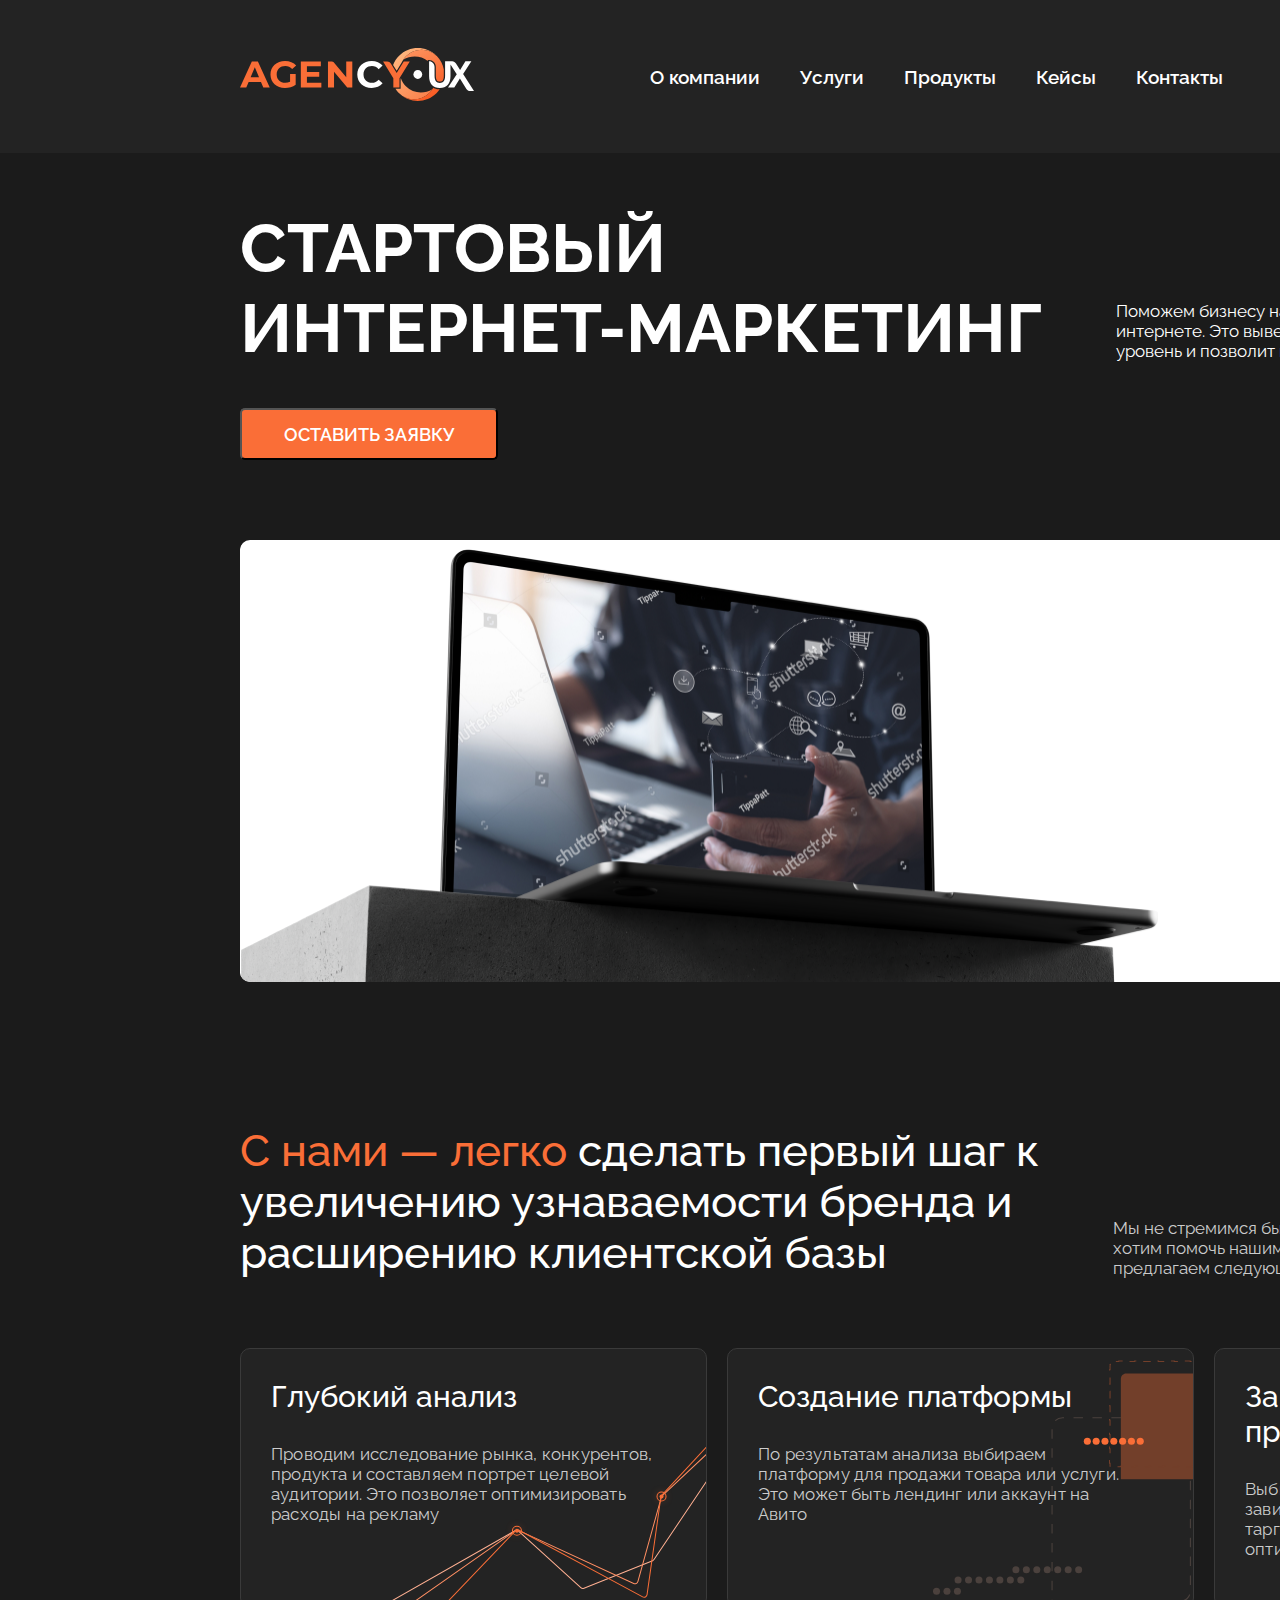
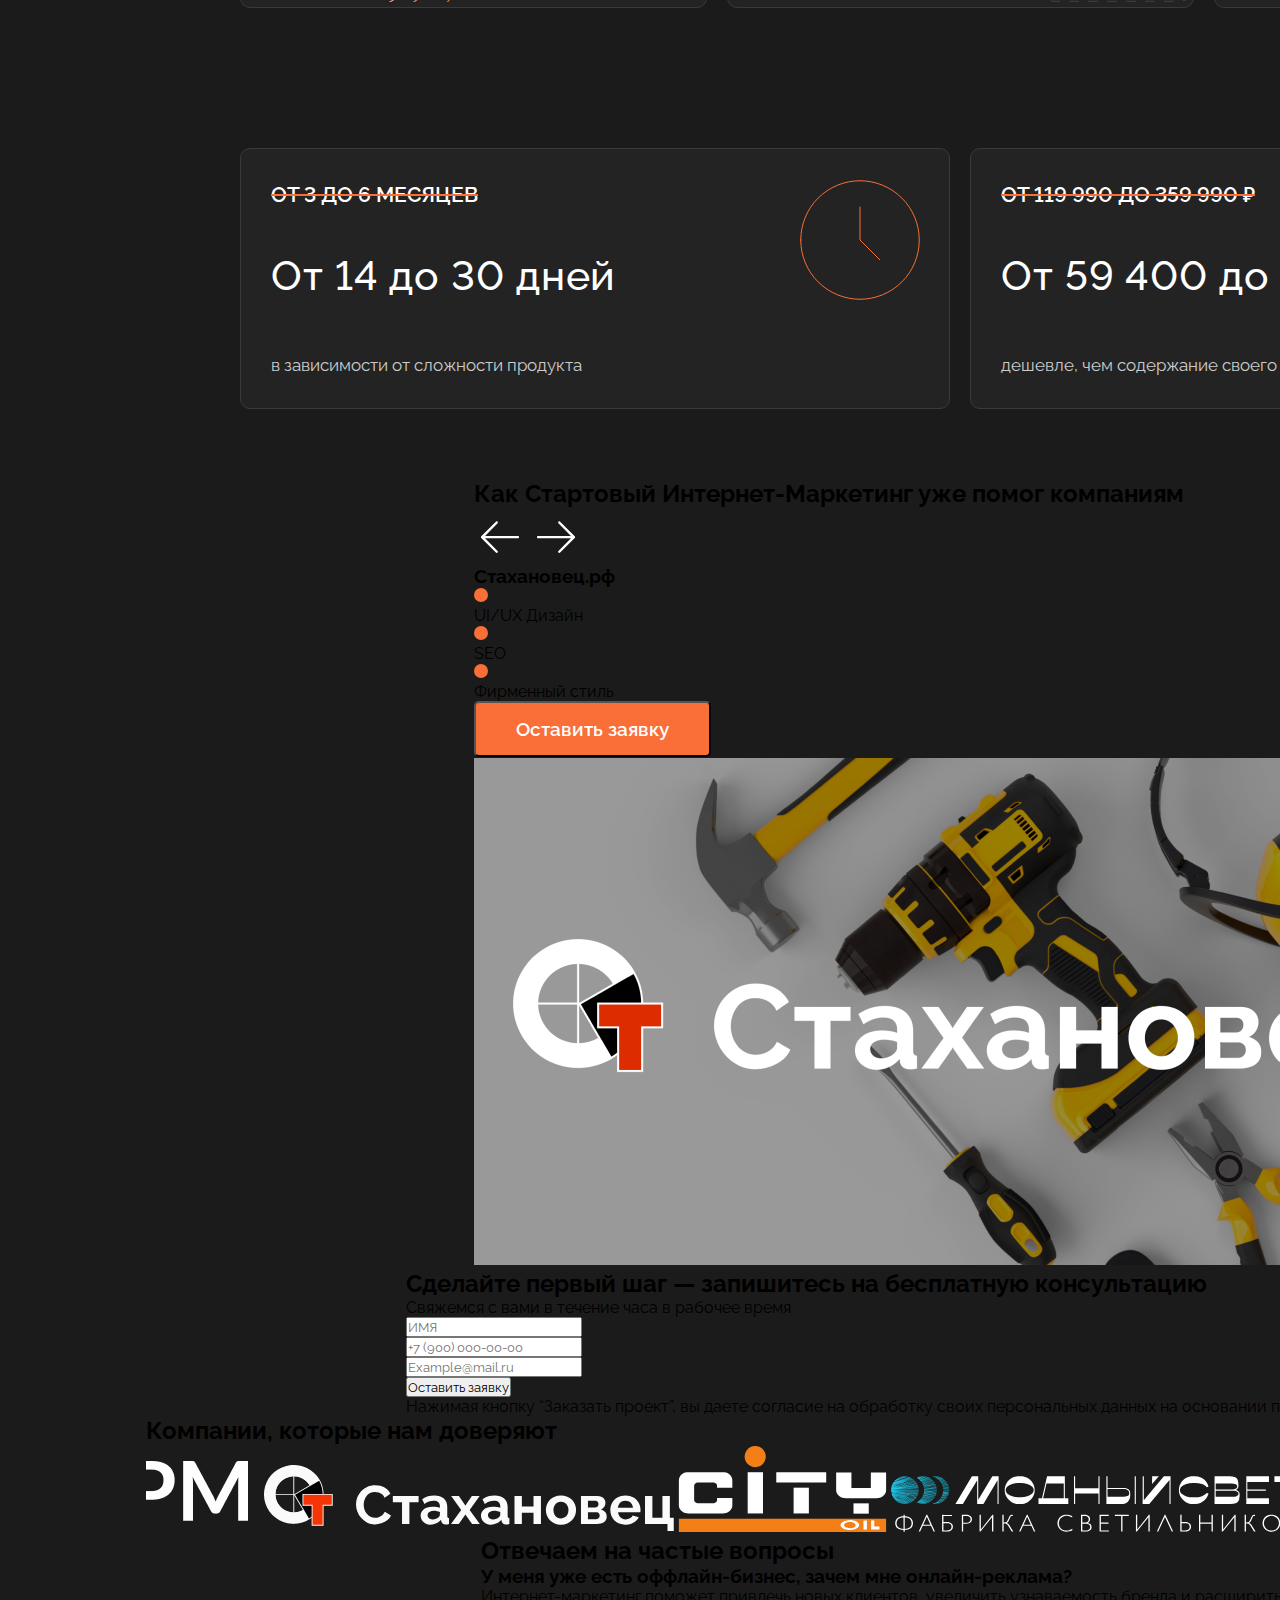
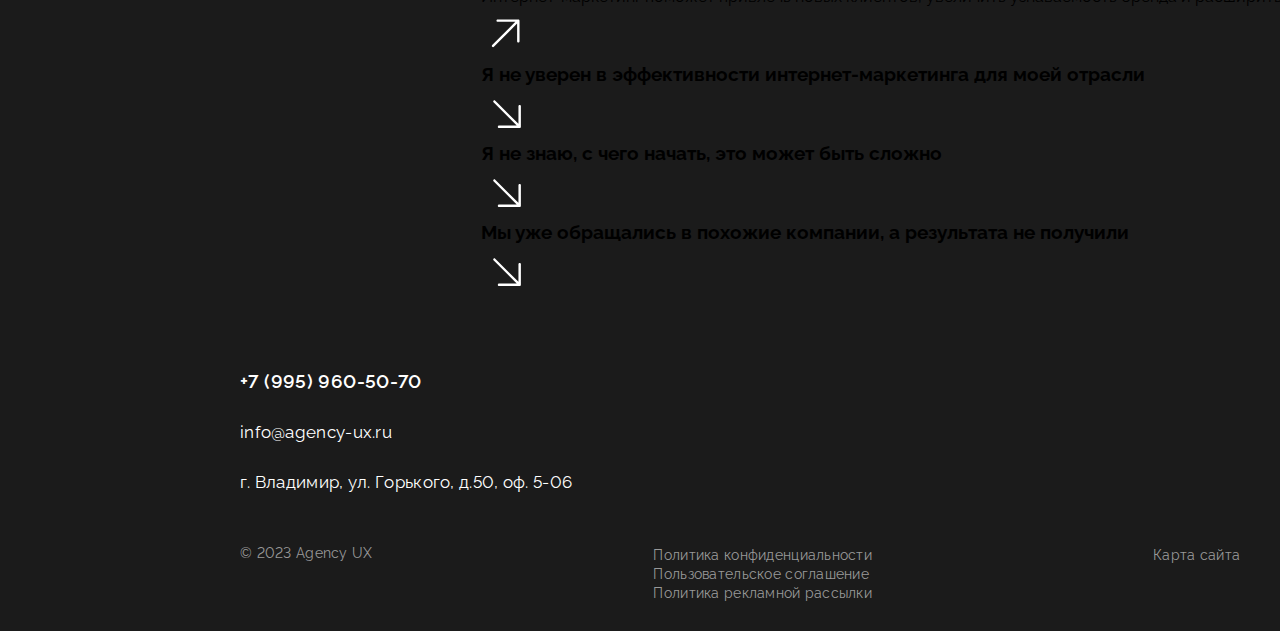
==== landing/index.html @ f1edb313 "+css (day#2)" ====
<!DOCTYPE html>
<html lang="ru">

<head>
    <meta charset="UTF-8">
    <meta name="viewport" content="width=device-width, initial-scale=1.0">
    <title>Стартовый интернет-маркетинг</title>

    <link rel="stylesheet" href="./css/main.css">

    <link rel="preconnect" href="https://fonts.googleapis.com">
    <link rel="preconnect" href="https://fonts.gstatic.com" crossorigin>
    <link href="https://fonts.googleapis.com/css2?family=Raleway:wght@400;500;600;700;900&display=swap"
        rel="stylesheet">

</head>

<body>
    <header class="header">
        <div class="wrapper">

            <div class="header__wrapper">
                <div class="header__logo">
                    <a href="/" class="header__logo_link">
                        <img src="./img/svg/logo_svg.svg" alt="Логотип AGENCY-UX" class="header__logo_pic">
                    </a>
                </div>

                <nav class="header__nav">
                    <ul class="header__list">
                        <li class="header__item">
                            <a href="#" class="header__link">
                                О компании
                            </a>
                        </li>
                        <li class="header__item">
                            <a href="#" class="header__link">
                                Услуги
                            </a>
                        </li>
                        <li class="header__item">
                            <a href="#" class="header__link">
                                Продукты
                            </a>
                        </li>
                        <li class="header__item">
                            <a href="#" class="header__link">
                                Кейсы
                            </a>
                        </li>
                        <li class="header__item">
                            <a href="#" class="header__link">
                                Контакты
                            </a>
                        </li>
                    </ul>
                    <div class="nav__call">
                        <button class="orange__button">+7 (995) 960-50-70</button>
                    </div>
                </nav>

            </div>

        </div>
    </header>
    <main class="main">
        <section class="first-block">
            <div class="first-block__container">
                <h1 class="first-block__title">Стартовый интернет-маркетинг
                </h1>
                <button class="orange__button first-block_button">Оставить заявку</button>
            </div>
            <div class="first-block__description">
                <p>Поможем бизнесу найти новых клиентов в интернете. Это выведет продажи на новый уровень и позволит
                    компании масштабироваться</p>
            </div>
        </section>

        <section class="second-block">
            <div class="second-block__container">
                <img src="/img/slider_first-pic.png" alt="first-pic" class="second-block__pic">
                <img src="/img/svg/next_slide.svg" alt="button-next" class="second-block__slide">
            </div>
        </section>
    </main>
    <section class="about-us">
        <div class="about-us__container">
            <h2 class="about-us__title"><span class="about-us__span">С нами — легко</span> сделать первый шаг к
                увеличению узнаваемости бренда и расширению
                клиентской базы</h2>
            <div class="about-us__description">
                <p>Мы не стремимся быть лучше конкурентов, а хотим помочь нашим клиентам, поэтому предлагаем следующие
                    преимущества:</p>
            </div>
        </div>
        <div class="offers">
            <div class="offers-first">
                <h3 class="offers-first__title">Глубокий анализ</h3>
                <div class="offers-first__description">
                    <p>Проводим исследование рынка, конкурентов, продукта и составляем портрет целевой аудитории. Это
                        позволяет оптимизировать расходы на рекламу</p>
                </div>
                <img src="/img/svg/first-block.svg" alt="" class="offers-first__svg">
            </div>
            <div class="offers-second">
                <h3 class="offers-second__title">Создание платформы</h3>
                <div class="offers-second__description">
                    <p>По результатам анализа выбираем платформу для продажи товара или услуги. Это может быть лендинг
                        или
                        аккаунт на Авито</p>
                </div>
                <img src="/img/svg/second-block.svg" alt="" class="offers-second__svg">
            </div>
            <div class="offers-third">
                <h3 class="offers-third__title">Запуск каналов продвижения</h3>
                <div class="offers-third__description">
                    <p>Выбираем эффективные каналы в зависимости от вашей аудитории: таргетированная реклама,
                        поисковая оптимизация, прямая рассылка и другие</p>
                </div>
                <img src="/img/svg/third-block.svg" alt="" class="offers-third__svg">
            </div>
        </div>
    </section>
    <section class="price">
        <div class="first__price">
            <div class="unit-price__deadlines">
                <div class="unit-price__description">
                    <p>От 3 до 6 месяцев</p>
                </div>
                <h2 class="unit-price__title">От 14 до 30 дней</h2>
                <img src="/img/svg/clock.svg" alt="" class="unit-price__clock">
            </div>
            <div class="unit-price__note">
                <p>в зависимости от сложности продукта</p>
            </div>
        </div>
        <div class="second__price">
            <div class="unit-price__sale">
                <div class="unit-price__description">
                    <p>От 119 990 до 359 990 ₽</p>
                </div>
                <h2 class="unit-price__title">От 59 400 до 179 200 ₽</h2>
                <img src="/img/svg/rub.svg" alt="" class="unit-price__rub">
            </div>
            <div class="unit-price__note">
                <p>дешевле, чем содержание своего отдела маркетинга.</p>
            </div>
        </div>
    </section>
    <section class="casess">
        <div class="casess-nav">
            <h2 class="casess-nav__title">Как Стартовый Интернет-Маркетинг уже помог компаниям</h2>
            <img src="/img/svg/navigation_left.svg" alt="scroll-left" class="casess-nav__left">
            <img src="/img/svg/navigation_right.svg" alt="scroll-right" class="casess-nav__right">
        </div>
        <div class="casess-stahonovec">
            <div class="casess-stahonovec__block">
                <div class="block-stahonovec">
                    <h3 class="block-stahonovec__title">Стахановец.рф</h3>
                    <div class="block-stahonovec__img"><img src="/img/svg/casses-ellipse.svg" alt="ellipse-figure">
                        <div class="block-stahonovec__description">
                            <p>UI/UX Дизайн</p>
                        </div>
                    </div>
                    <div class="block-stahonovec__img"><img src="/img/svg/casses-ellipse.svg" alt="ellipse-figure">
                        <div class="block-stahonovec__description">
                            <p>SEO</p>
                        </div>
                    </div>
                    <div class="block-stahonovec__img"><img src="/img/svg/casses-ellipse.svg" alt="ellipse-figure">
                        <div class="block-stahonovec__description">
                            <p>Фирменный стиль</p>
                        </div>
                    </div>
                </div>
                <button class="orange__button">Оставить заявку</button>
            </div>
            <div class="stahonovec-pic">
                <img src="/img/casses.png" alt="Логотип Стахоновец" class="stahonovec-pic__logo">
            </div>
        </div>
    </section>
    <section class="contact-form">
        <div class="contact-form__block">
            <h2 class="contact-form__title">Сделайте первый шаг — запишитесь на бесплатную консультацию</h2>
            <div class="contact-form__description">
                <p>Свяжемся с вами в течение часа в рабочее время</p>
            </div>
        </div>
        <div class="forma">
            <form action="index.html" class="form__forma">
                <div class="forma__text">
                    <input type="text" name="name" placeholder="ИМЯ">
                </div>
                <div class="forma__tel">
                    <input type="tel" name="tel" placeholder="+7 (900) 000-00-00">
                </div>
                <div class="forma__email">
                    <input type="email" name="email" placeholder="Example@mail.ru">
                </div>
                <div class="forma__submit">
                    <input type="submit" value="Оставить заявку">
                    <div class="forma__description">
                        <p>Нажимая кнопку “Заказать проект”, вы даете согласие на обработку своих персональных данных на
                            основании политики конфиденциальности</p>
                    </div>
                </div>
            </form>
        </div>
    </section>
    <section class="clients">
        <div class="clients__title">
            <h2>Компании, которые нам доверяют</h2>
        </div>
        <div class="clients__block">
            <div class="clients__logo">
                <img src="/img/clients-logo/PM-logo.png" alt="Логотип PM" class="clients__logo">
                <img src="/img/clients-logo/stahonovec-logo.svg" alt="Логотип Стахоновец" class="clients__logo">
                <img src="/img/clients-logo/city_oil-logo.svg" alt="Логотип City Oil" class="clients__logo">
                <img src="/img/clients-logo/modnii_svet-logo.svg" alt="Логотип Модный Свет" class="clients__logo">
                <img src="/img/clients-logo/svoboda_remonta-logo.svg" alt="Логотип Свобода Ремонта"
                    class="clients__logo">
                <img src="/img/clients-logo/timber-logo.svg" alt="Логотип Тимбер" class="clients__logo">
            </div>
        </div>
    </section>
    <section class="faq">
        <h2 class="faq__title">Отвечаем на частые вопросы</h2>
        <div class="faq__list">
            <div class="first-element">
                <h3 class="first-element__title">У меня уже есть оффлайн-бизнес, зачем мне онлайн-реклама?</h3>
                <div class="first-element__description">
                    <p>Интернет-маркетинг поможет привлечь новых клиентов, увеличить узнаваемость бренда и расширить
                        географию бизнеса.</p>
                </div>
                <img src="/img/svg/faq-up.svg" alt="">
            </div>
            <div class="second-element">
                <h3 class="second-element__title">Я не уверен в эффективности интернет-маркетинга для моей отрасли</h3>
                <img src="/img/svg/faq-down.svg" alt="">
            </div>
            <div class="third-element">
                <h3 class="third-element__title">Я не знаю, с чего начать, это может быть сложно</h3>
                <img src="/img/svg/faq-down.svg" alt="">
            </div>
            <div class="fourth-element">
                <h3 class="fourth-element__title">Мы уже обращались в похожие компании, а результата не получили</h3>
                <img src="/img/svg/faq-down.svg" alt="">
            </div>
        </div>
    </section>
</body>
<footer class="footer">
    <div class="footer__contacts">
        <div class="footer__contact">
            <a href="#" class="call-aux__link">
                <h4 class="call-aux__title">+7 (995) 960-50-70</h4>
            </a>
            <a href="#" class="call-aux__link call-aux__link--email">info@agency-ux.ru</a>
            <div class="call-aux__address">
                <p class="call-aux__address-text">г. Владимир, ул. Горького, д.50, оф. 5-06</p>
            </div>
        </div>
        <div class="footer__contacts-item">
            <a href="#" class="social-aux__link">
                <img class="social-aux__image" src="/img/svg/tg.svg" alt="Ссылка на наш telegram">
            </a>
            <a href="#" class="social-aux__link">
                <img class="social-aux__image" src="/img/svg/wa.svg" alt="Ссылка на наш whatsapp">
            </a>
        </div>
    </div>
    <div class="footer__bottom">
        <div class="footer__bottom-item copyright">
            <p class="copyright__text">© 2023 Agency UX</p>
        </div>
        <nav class="footer__bottom-item footer-nav">
            <ul class="footer-nav__list">
                <li class="footer-nav__item"><a href="#" class="footer-nav__link">Политика конфиденциальности</a></li>
                <li class="footer-nav__item"><a href="#" class="footer-nav__link">Пользовательское соглашение</a></li>
                <li class="footer-nav__item"><a href="#" class="footer-nav__link">Политика рекламной рассылки</a></li>
            </ul>
        </nav>
        <div class="footer__bottom-map">
            <a href="#" class="map__link">Карта сайта</a>
        </div>
    </div>
</footer>

</html>
---- landing/css/main.css ----
*,
*::before,
*::after {
  box-sizing: border-box;
}

* {
  font-family: 'Raleway', sans-serif;
  margin: 0;
  padding: 0;
}

html {
  width: 1920px;
  background-color: #1B1B1B;
}

body {
  display: inline-flex;
  flex-direction: column;
  align-items: center;
}

.header {
  width: 100%;
  background-color: #232323;
  display: flex;
  align-items: flex-end;
  padding: 50px 240px;
}

.wrapper {
  display: flex;
  align-items: center;
  justify-content: space-between;
}

.header__wrapper {
  height: 53px;
  display: flex;
  align-items: center;
  justify-content: space-between;
}

.header__logo_pic {
  width: 234px;
  height: 53px;
  margin-right: 176px;
}

.header__nav {
  display: flex;
  align-items: center;
}

.header__list {
  display: flex;
  flex-wrap: wrap;
}

.header__link {
  font-weight: 600;
  font-size: 19px;
  color: #ffffff;
  text-decoration: none;
}

.header__item {
  margin-right: 40px;
  list-style-type: none;
}

.header__item:last-child {
  margin-right: 179px;
}

.nav__call {
  display: flex;
  width: 258px;
  height: 52px;
  align-items: center;
}

.orange__button {
  padding: 15px 40px;
  border-radius: 5px;
  background-color: #FA6E37;
  cursor: pointer;
  font-weight: 600;
  font-size: 19px;
  font-variant-numeric: lining-nums proportional-nums;
  color: #ffffff;
}

/* header end */

.main {
  background-color: #1B1B1B;
  height: 899px;
}

.first-block {
  width: 1920px;
  height: 357px;
  padding: 50px 240px;
  display: inline-flex;
  align-items: center;
  gap: 40px;
}

.first-block__container {
  width: 826px;
  height: 257px;
  display: flex;
  flex-direction: column;
  justify-content: flex-end;
  align-items: flex-start;
  gap: 40px;
}

.first-block__title {
  color: #ffffff;
  font-variant-numeric: lining-nums proportional-nums;
  font-family: Raleway;
  font-size: 68px;
  font-weight: 700;
  text-transform: uppercase;
  width: 826px;
  height: 160px;
  display: flex;
  padding: 2px 0px 3px 0px;
  justify-content: center;
  align-items: center;
}

.first-block_button {
  font-size: 18px;
  font-weight: 600;
  text-transform: uppercase;
  width: 258px;
  height: 52px;
  display: flex;
  align-items: center;
  justify-content: center;
}

.first-block__description {
  width: 564px;
  height: 107px;
  padding: 10px 0px 45px 10px;
  display: flex;
  flex-direction: column;
  align-items: flex-start;
  gap: 10px;
}

.first-block__description>p {
  display: flex;
  width: 412px;
  height: 107px;
  padding: 13px 0px 14px 0px;
  justify-content: center;
  align-items: center;
  color: #ffffff;
  font-variant-numeric: lining-nums proportional-nums;
  font-family: Raleway;
  font-size: 17px;
  font-weight: 400;
}

/* first-block ended */

.second-block {
  padding: 30px 240px 70px 240px;
  display: flex;
  flex-direction: column;
  align-items: center;
}

.second-block__container {
  display: flex;
  flex-direction: column;
  align-items: flex-start;
  gap: 10px;
}

.second-block__pic {
  width: 1440px;
  height: 442px;
  background: no-repeat, #ffffff;
  border-radius: 10px;
}

.second-block__slide {
  width: 143px;
  height: 143px;
  position: absolute;
  margin-left: 1260px;
  margin-top: -75px;
}

/* main end */

.about-us {
  width: 1920px;
  height: 626px;
  padding: 70px 240px;
  gap: 70px;
  display: flex;
  flex-direction: column;
  align-items: flex-start;
}

.about-us__container {
  width: 1247px;
  height: 156px;
  gap: 59px;
  display: flex;
  align-items: flex-end;
}

.about-us__title {
  color: #ffffff;
  font-size: 44px;
  font-weight: 500;
  font-variant-numeric: lining-nums proportional-nums;
}

.about-us__span {
  color: #FA6E37;
}

.about-us__description {
  display: flex;
  flex-direction: column;
  justify-content: center;
  color: #cccccc;
  font-size: 17px;
  font-weight: 400;
  font-variant-numeric: lining-nums proportional-nums;
}

.offers {
  width: 1920px;
  height: 260px;
  gap: 20px;
  display: flex;
  align-items: flex-start;
}

.offers-first,
.offers-second,
.offers-third {
  width: 467px;
  height: 260px;
  border-radius: 10px;
  border: 1px solid #3A3A3A;
  backdrop-filter: blur(2px);
  background-color: #232323;
  display: flex;
  flex-direction: column;
  align-items: flex-start;
}

.offers-first__title,
.offers-second__title,
.offers-third__title {
  width: 467px;
  display: flex;
  flex-direction: column;
  align-items: flex-start;
  padding: 30px 52px 0px 30px;
  color: #ffffff;
  font-size: 30px;
  font-weight: 500;
  font-variant-numeric: lining-nums proportional-nums;
}

.offers-first__description,
.offers-second__description,
.offers-third__description {
  display: flex;
  flex-direction: column;
  align-items: flex-start;
  padding: 30px 52px 30px 30px;
  color: #cccccc;
  font-size: 17px;
  font-weight: 400;
  letter-spacing: 0.2px;
  font-variant-numeric: lining-nums proportional-nums;
}

.offers-first__svg {
  width: 350px;
  height: 250px;
  position: absolute;
  right: 0px;
  bottom: 5px;
}

.offers-second__svg {
  width: 260px;
  height: 265px;
  position: absolute;
  right: 0px;
}

.offers-third__svg {
  width: 320px;
  height: 250px;
  position: absolute;
  right: 0px;
  top: 10px;
}

/* about-us end */

.price {
  width: 1920px;
  height: 401px;
  padding: 70px 240px;
  gap: 20px;
  display: flex;
  align-items: flex-start;
}

.first__price {
  background-color: #232323;
  border-radius: 10px;
  border: 1px solid #3A3A3A;
  width: 710px;
  height: 261px;
  padding: 30px 201px 30px 30px;
  display: flex;
  flex-direction: column;
  align-items: flex-start;
}

.second__price {
  background-color: #232323;
  border-radius: 10px;
  border: 1px solid #3A3A3A;
  width: 710px;
  height: 261px;
  padding: 30px 201px 30px 30px;
  display: flex;
  flex-direction: column;
  align-items: flex-start;
}

.unit-price__deadlines,
.unit-price__sale {
  width: 479px;
  height: 201px;
  gap: 40px;
  display: flex;
  flex-direction: column;
  align-items: flex-start;
}

.unit-price__description {
  color: #ffffff;
  font-size: 21px;
  font-weight: 600;
  font-variant-numeric: lining-nums proportional-nums;
  line-height: 32px;
  text-transform: uppercase;
  text-decoration: line-through #FA6E37;
}

.unit-price__title {
  color: #ffffff;
  font-size: 41px;
  font-weight: 500;
  font-variant-numeric: lining-nums proportional-nums;
  letter-spacing: 0.9px;
}

.unit-price__note {
  color: #cccccc;
  font-size: 17px;
  font-weight: 400;
  font-variant-numeric: lining-nums proportional-nums;
  line-height: 25px;
}

.unit-price__clock {
  width: 120px;
  height: 120px;
  position: absolute;
  left: 800px;
  top: 1780px;
}

.unit-price__rub {
  width: 132px;
  height: 129px;
  position: absolute;
  left: 1520px;
  top: 1773px;
}

/* price end */

footer {
  width: 1920px;
  height: 331px;
  padding: 70px 240px;
  gap: 53px;
  display: flex;
  flex-direction: column;
  align-items: flex-start;
  background-color: #1B1B1B;
}

.footer__contacts {
  width: 1440px;
  height: 122px;
  gap: 988px;
  display: flex;
  align-items: flex-end;
}

.footer__contact {
  width: 336px;
  height: 122px;
  gap: 30px;
  display: flex;
  flex-direction: column;
  align-items: flex-start;

}

.call-aux__link {
  text-decoration: none;
}

.call-aux__title {
  color: #ffffff;
  font-size: 19px;
  font-weight: 600;
  line-height: normal;
  letter-spacing: 0.38px;
  font-variant-numeric: lining-nums proportional-nums;
}

.call-aux__link--email,
.call-aux__address-text {
  color: #ffffff;
  font-size: 17px;
  font-weight: 400;
  line-height: normal;
  letter-spacing: 0.3px;
  font-variant-numeric: lining-nums proportional-nums;
}

.footer__contacts-item {
  width: 116px;
  height: 43px;
  gap: 30px;
  display: flex;
  flex-direction: row;
  align-items: flex-end;
  justify-content: center;
}

.footer__bottom {
  width: 1440px;
  height: 16px;
  gap: 281px;
  display: flex;
  align-items: flex-start;
}

.footer-nav__link,
.map__link {
  text-decoration: none;
  color: #999999;
  font-variant-numeric: lining-nums proportional-nums;
  font-size: 14px;
  font-weight: 400;
  line-height: normal;
  letter-spacing: 0.28px;
}

.footer-nav__item {
  list-style-type: none;
}

.copyright__text {
  color: #999999;
  font-variant-numeric: lining-nums proportional-nums;
  font-size: 14px;
  font-weight: 400;
  line-height: normal;
  letter-spacing: 0.28px;
}

/* не успел доделать на дизайне контент Политика конфиденциальности Пользовательское соглашение Политика рекламной рассылки - идет одним текстом */
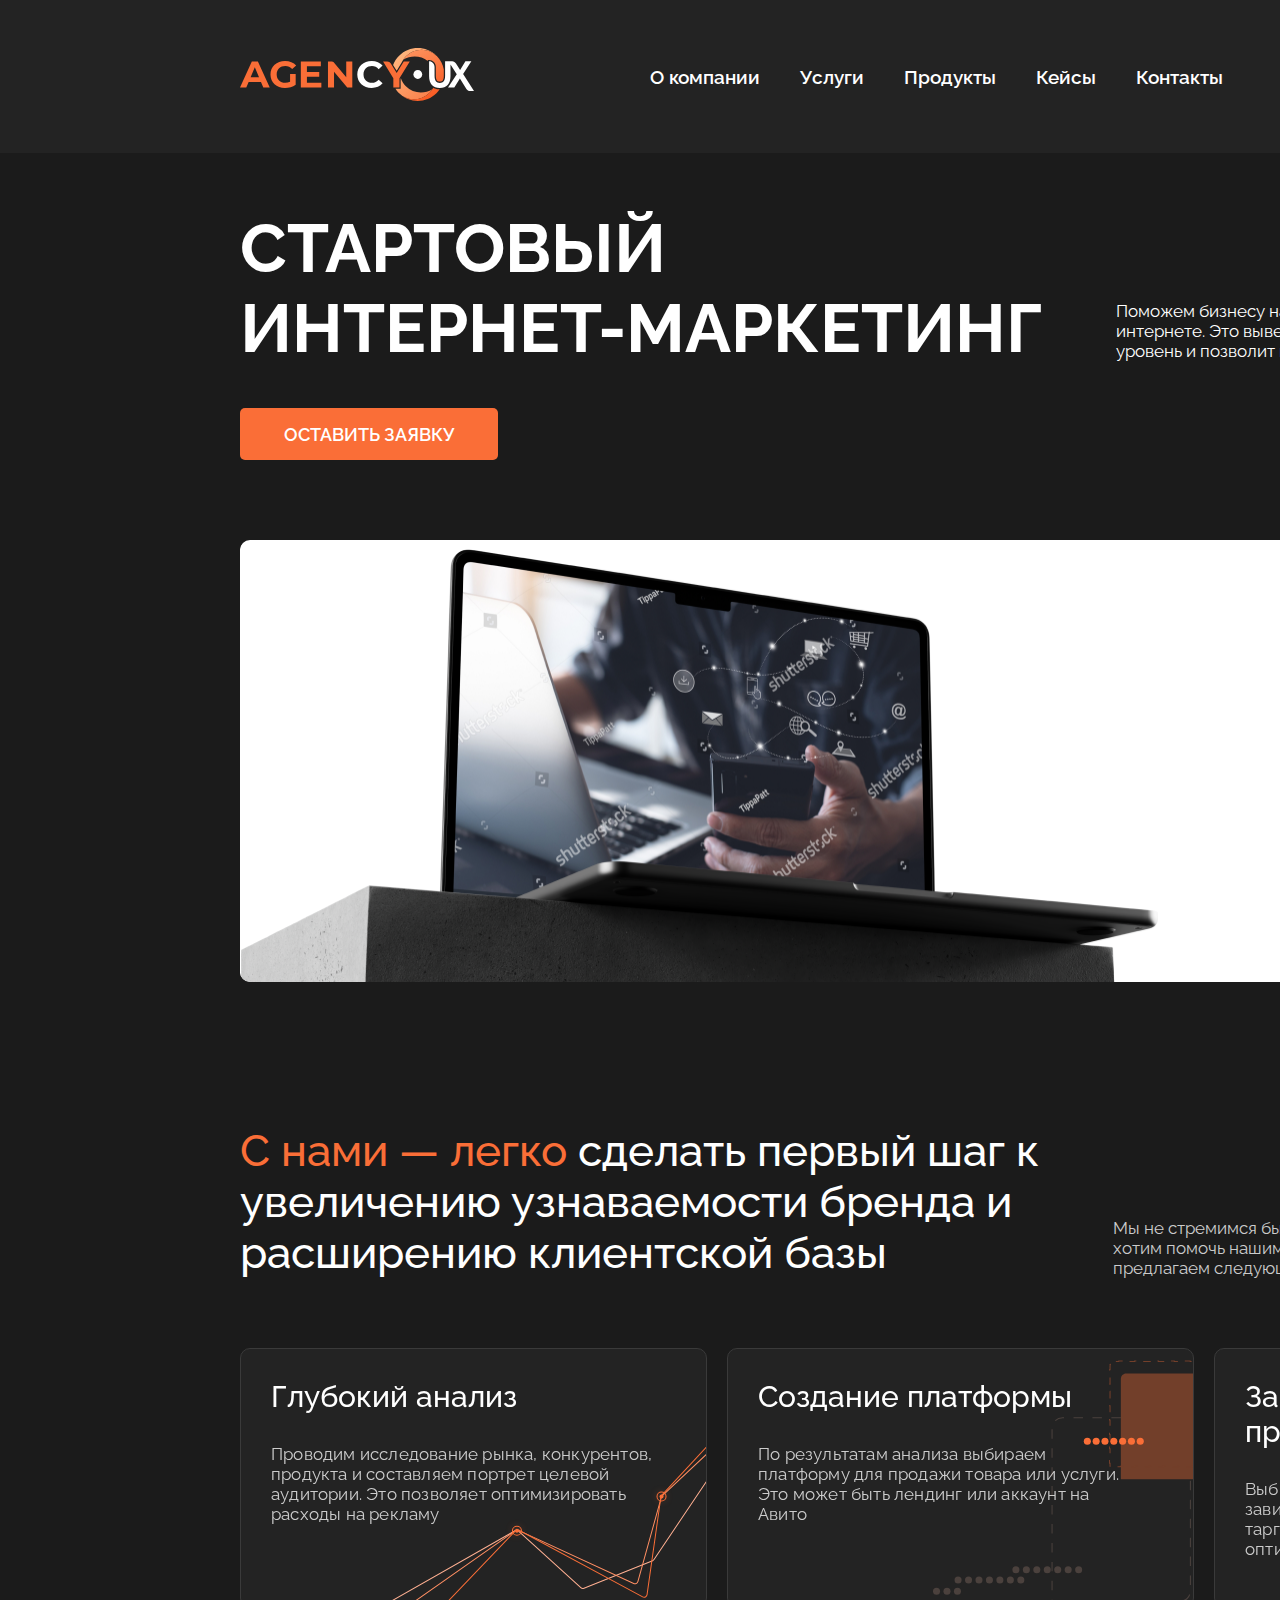
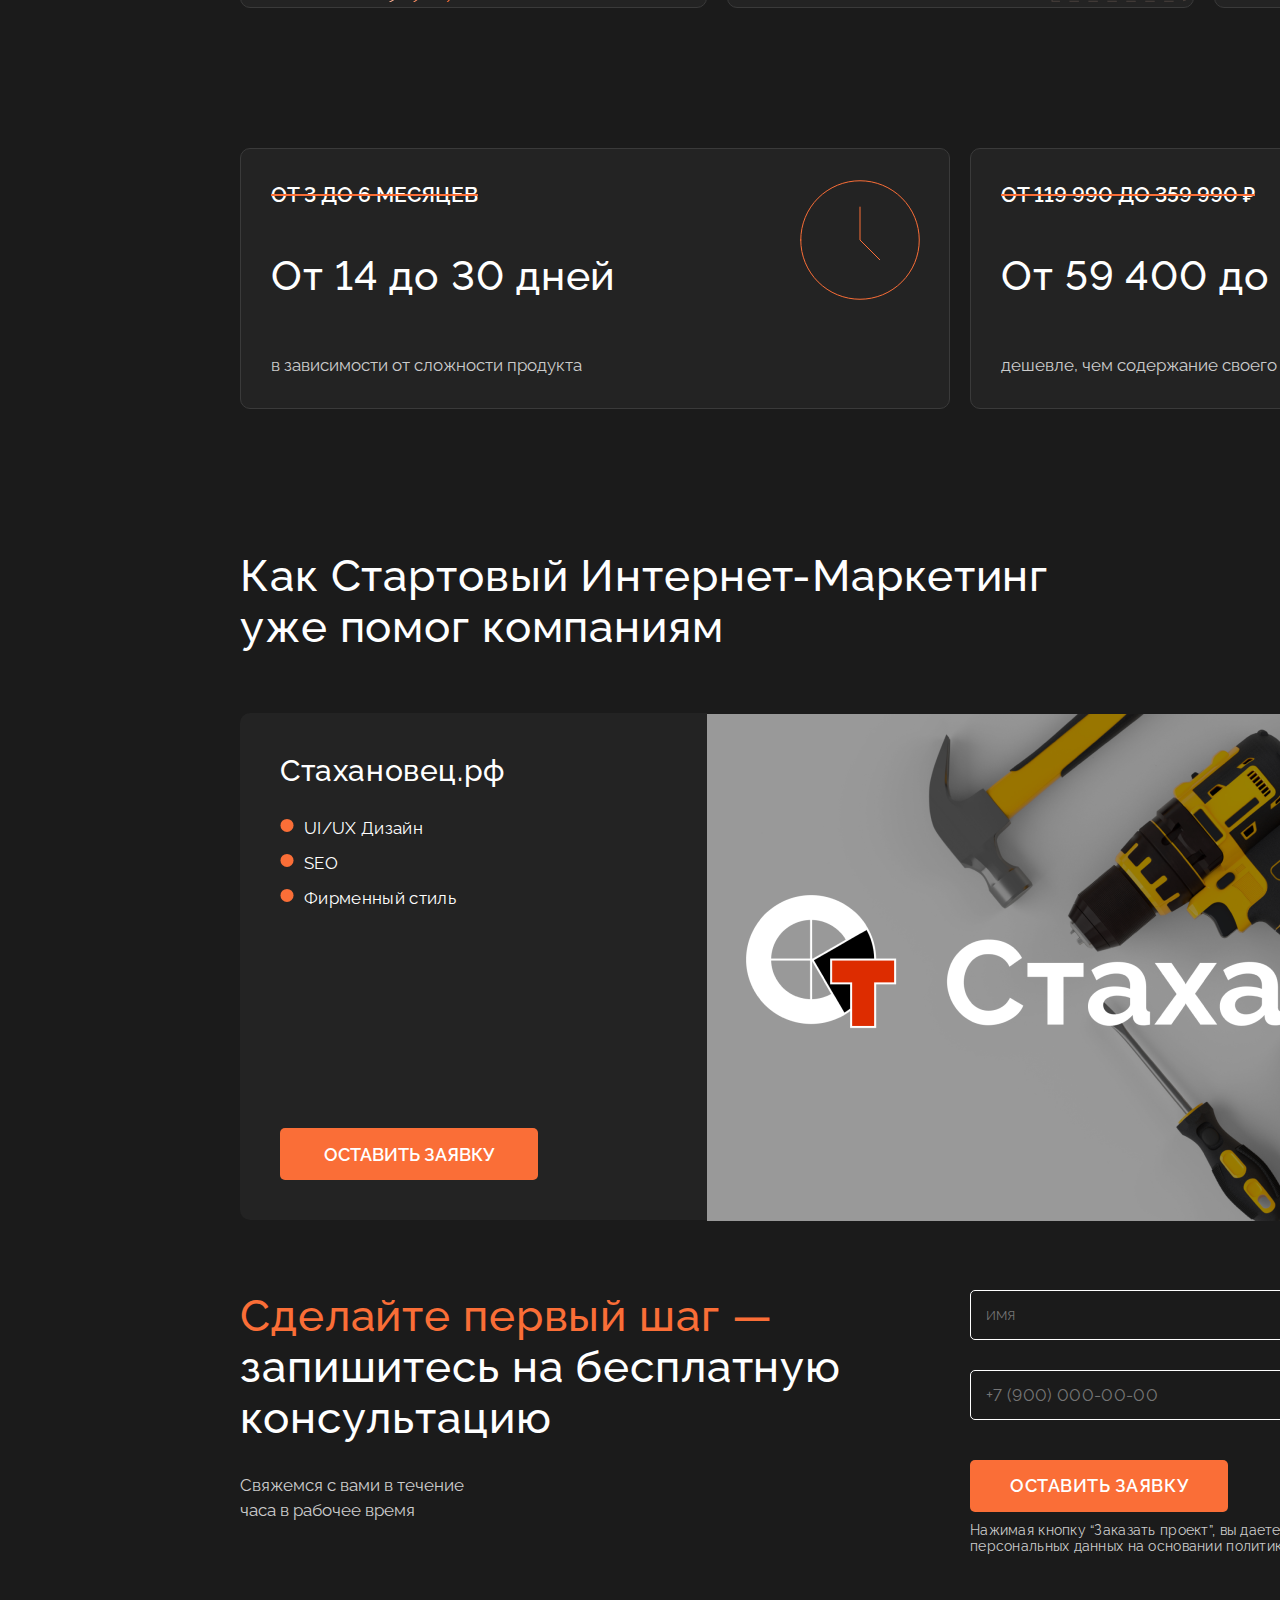
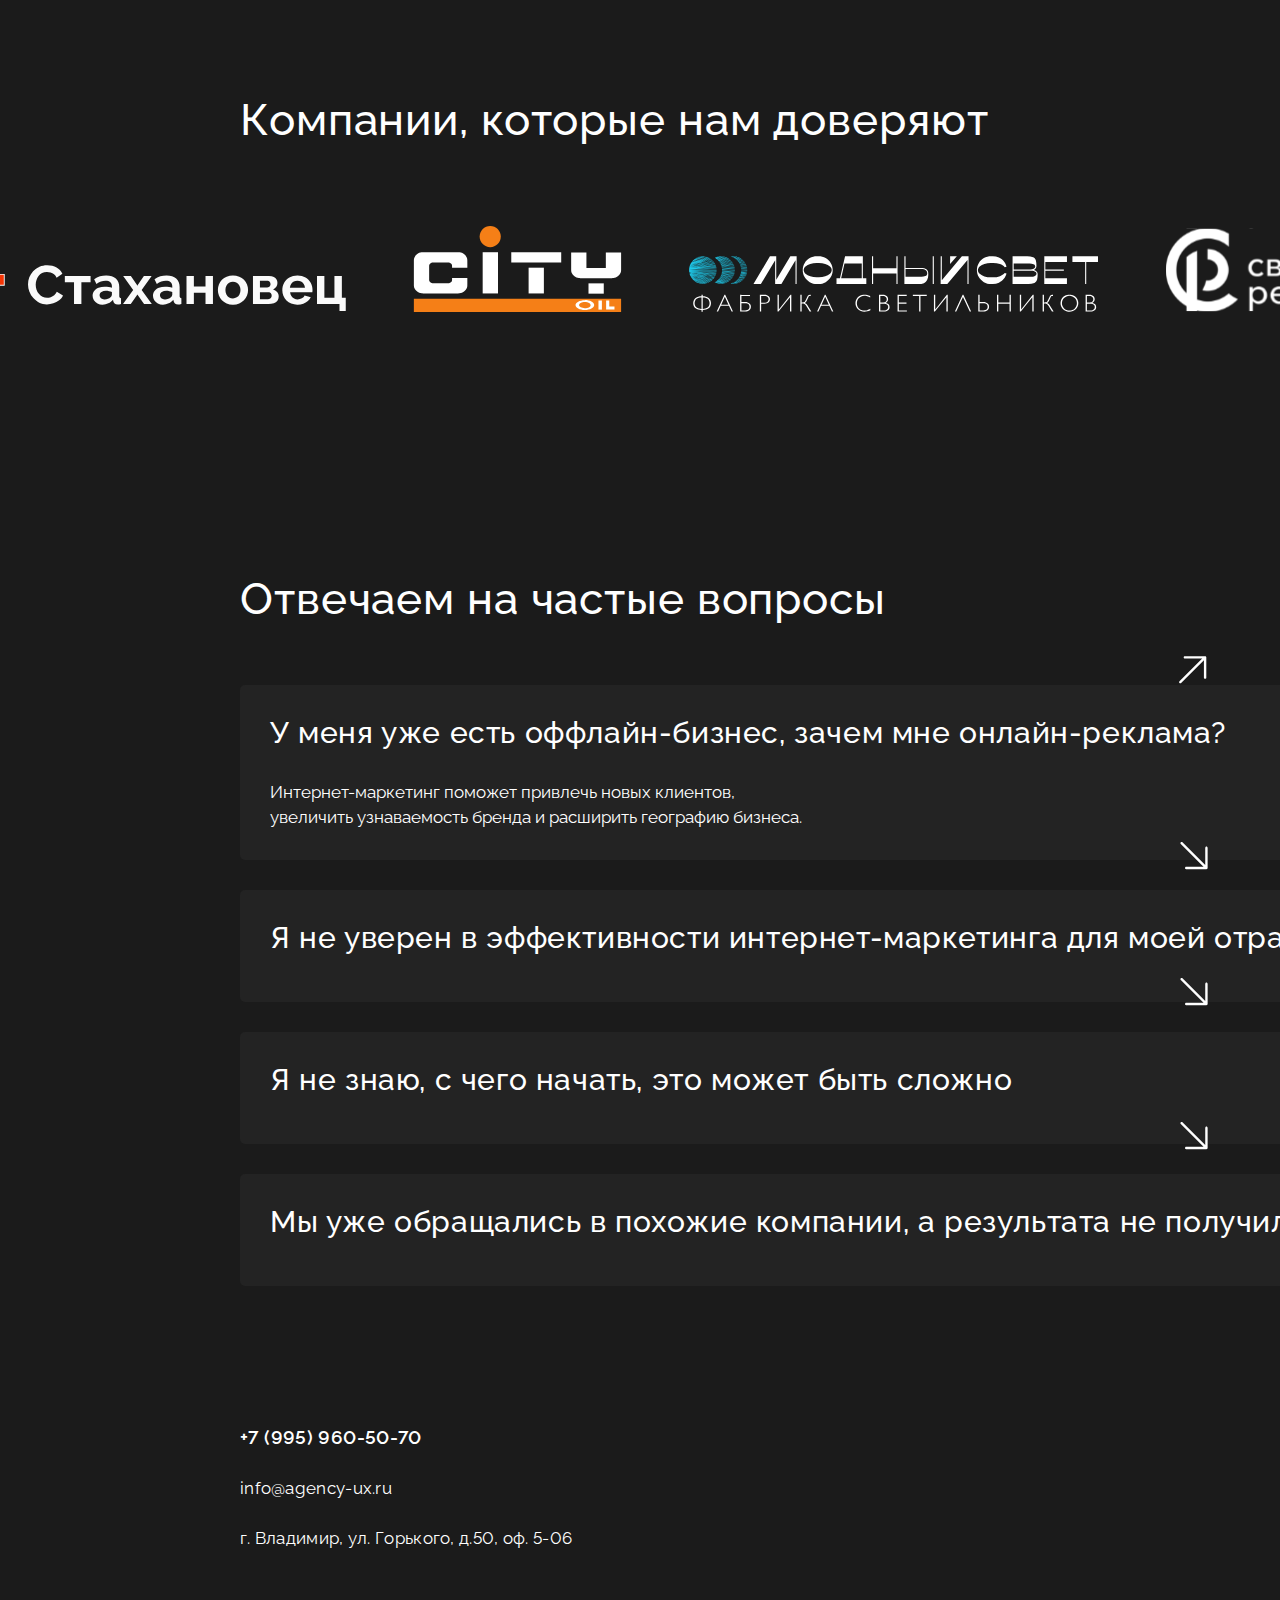
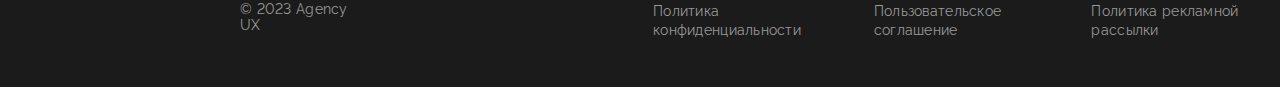
==== commit ec4299e6: "day#3" ====
--- a/landing/index.html
+++ b/landing/index.html
@@ -6,19 +6,24 @@
     <meta name="viewport" content="width=device-width, initial-scale=1.0">
     <title>Стартовый интернет-маркетинг</title>
 
+    <script src="https://ajax.googleapis.com/ajax/libs/jquery/1.7.1/jquery.min.js"></script>
+    <script src="https://cdn.jsdelivr.net/jquery.marquee/1.4.0/jquery.marquee.min.js"></script>
+
+    <link rel="stylesheet" href="https://cdn.jsdelivr.net/npm/swiper@10/swiper-bundle.min.css" />
+    <script src="https://cdn.jsdelivr.net/npm/swiper@10/swiper-bundle.min.js"></script>
+
     <link rel="stylesheet" href="./css/main.css">
+    <script src="/js/main.js"></script>
 
     <link rel="preconnect" href="https://fonts.googleapis.com">
     <link rel="preconnect" href="https://fonts.gstatic.com" crossorigin>
     <link href="https://fonts.googleapis.com/css2?family=Raleway:wght@400;500;600;700;900&display=swap"
         rel="stylesheet">
-
 </head>
 
 <body>
     <header class="header">
         <div class="wrapper">
-
             <div class="header__wrapper">
                 <div class="header__logo">
                     <a href="/" class="header__logo_link">
@@ -55,12 +60,11 @@
                         </li>
                     </ul>
                     <div class="nav__call">
-                        <button class="orange__button">+7 (995) 960-50-70</button>
+                        <button class="orange__button"><a href="tel:+79959605070" class="nav__call-link">+7 (995)
+                                960-50-70</a></button>
                     </div>
                 </nav>
-
-            </div>
-
+            </div>
         </div>
     </header>
     <main class="main">
@@ -79,7 +83,15 @@
         <section class="second-block">
             <div class="second-block__container">
                 <img src="/img/slider_first-pic.png" alt="first-pic" class="second-block__pic">
-                <img src="/img/svg/next_slide.svg" alt="button-next" class="second-block__slide">
+                <svg class="second-block__slide" width="143" height="144" viewBox="0 0 143 144" fill="none"
+                    xmlns="http://www.w3.org/2000/svg">
+                    <rect x="2.5" y="3.48486" width="138" height="138" rx="69" stroke="#FA6E37" stroke-width="5" />
+                    <rect class="second-block__slide-hover" x="33" y="33.9849" width="77" height="77" rx="38.5"
+                        fill="#232323" />
+                    <path
+                        d="M62.7703 84.7817C62.7705 84.4587 62.8988 84.149 63.1272 83.9207C63.3556 83.6923 63.6653 83.5639 63.9882 83.5637L81.7281 83.5623L58.5303 60.3644C58.3017 60.1359 58.1733 59.8259 58.1733 59.5026C58.1733 59.1794 58.3017 58.8694 58.5303 58.6408C58.7588 58.4123 59.0688 58.2839 59.3921 58.2839C59.7153 58.2839 60.0253 58.4123 60.2538 58.6408L83.4517 81.8387L83.4531 64.0988C83.4643 63.7832 83.5975 63.4843 83.8247 63.265C84.0519 63.0456 84.3553 62.9231 84.6711 62.9231C84.9869 62.9231 85.2904 63.0456 85.5176 63.265C85.7448 63.4843 85.878 63.7832 85.8891 64.0988L85.8891 84.7817C85.8889 85.1047 85.7605 85.4144 85.5321 85.6427C85.3038 85.8711 84.9941 85.9995 84.6711 85.9997L63.9882 85.9997C63.6653 85.9995 63.3556 85.8711 63.1272 85.6427C62.8988 85.4144 62.7705 85.1047 62.7703 84.7817Z"
+                        fill="white" />
+                </svg>
             </div>
         </section>
     </main>
@@ -150,56 +162,109 @@
     <section class="casess">
         <div class="casess-nav">
             <h2 class="casess-nav__title">Как Стартовый Интернет-Маркетинг уже помог компаниям</h2>
-            <img src="/img/svg/navigation_left.svg" alt="scroll-left" class="casess-nav__left">
-            <img src="/img/svg/navigation_right.svg" alt="scroll-right" class="casess-nav__right">
+            <div class="casess-nav__back">
+                <svg xmlns="http://www.w3.org/2000/svg" width="52" height="53" viewBox="0 0 52 53" fill="none">
+                    <path class="casess-nav__left"
+                        d="M23.5897 44.6236C23.8179 44.3951 23.9461 44.0853 23.9461 43.7623C23.9461 43.4394 23.8179 43.1296 23.5897 42.9011L11.0467 30.3561L43.8534 30.3561C44.1766 30.3561 44.4866 30.2277 44.7152 29.9991C44.9438 29.7705 45.0722 29.4605 45.0722 29.1373C45.0722 28.8141 44.9438 28.5041 44.7152 28.2755C44.4866 28.047 44.1766 27.9186 43.8534 27.9186L11.0467 27.9186L23.5897 15.3736C23.8049 15.1425 23.9221 14.837 23.9166 14.5212C23.911 14.2055 23.7831 13.9042 23.5598 13.6809C23.3365 13.4576 23.0353 13.3297 22.7195 13.3242C22.4038 13.3186 22.0982 13.4358 21.8672 13.6511L7.24217 28.2761C7.01394 28.5046 6.88574 28.8144 6.88574 29.1373C6.88574 29.4603 7.01394 29.7701 7.24217 29.9986L21.8672 44.6236C22.0957 44.8518 22.4054 44.98 22.7284 44.98C23.0514 44.98 23.3612 44.8518 23.5897 44.6236Z"
+                        fill="white" />
+                </svg>
+            </div>
+            <div class="casess-nav__forward">
+                <svg xmlns="http://www.w3.org/2000/svg" width="52" height="53" viewBox="0 0 52 53" fill="none">
+                    <path class="casess-nav__right"
+                        d="M28.4103 44.6236C28.1821 44.3951 28.0539 44.0853 28.0539 43.7623C28.0539 43.4394 28.1821 43.1296 28.4103 42.9011L40.9533 30.3561L8.14658 30.3561C7.82335 30.3561 7.51336 30.2277 7.2848 29.9991C7.05624 29.7705 6.92783 29.4605 6.92783 29.1373C6.92783 28.8141 7.05624 28.5041 7.2848 28.2755C7.51336 28.047 7.82335 27.9186 8.14658 27.9186L40.9533 27.9186L28.4103 15.3736C28.1951 15.1425 28.0779 14.837 28.0834 14.5212C28.089 14.2055 28.2169 13.9042 28.4402 13.6809C28.6635 13.4576 28.9647 13.3297 29.2805 13.3242C29.5962 13.3186 29.9018 13.4358 30.1328 13.6511L44.7578 28.2761C44.9861 28.5046 45.1143 28.8144 45.1143 29.1373C45.1143 29.4603 44.9861 29.7701 44.7578 29.9986L30.1328 44.6236C29.9043 44.8518 29.5946 44.98 29.2716 44.98C28.9486 44.98 28.6388 44.8518 28.4103 44.6236Z"
+                        fill="white" />
+                </svg>
+            </div>
         </div>
         <div class="casess-stahonovec">
             <div class="casess-stahonovec__block">
                 <div class="block-stahonovec">
                     <h3 class="block-stahonovec__title">Стахановец.рф</h3>
-                    <div class="block-stahonovec__img"><img src="/img/svg/casses-ellipse.svg" alt="ellipse-figure">
+                    <div class="block-stahonovec__img"><svg xmlns="http://www.w3.org/2000/svg" width="14" height="14"
+                            viewBox="0 0 14 15" fill="none">
+                            <circle cx="7" cy="7.98486" r="7" fill="#FA6E37" />
+                        </svg>
                         <div class="block-stahonovec__description">
                             <p>UI/UX Дизайн</p>
                         </div>
                     </div>
-                    <div class="block-stahonovec__img"><img src="/img/svg/casses-ellipse.svg" alt="ellipse-figure">
+                    <div class="block-stahonovec__img"><svg xmlns="http://www.w3.org/2000/svg" width="14" height="14"
+                            viewBox="0 0 14 15" fill="none">
+                            <circle cx="7" cy="7.98486" r="7" fill="#FA6E37" />
+                        </svg>
                         <div class="block-stahonovec__description">
                             <p>SEO</p>
                         </div>
                     </div>
-                    <div class="block-stahonovec__img"><img src="/img/svg/casses-ellipse.svg" alt="ellipse-figure">
+                    <div class="block-stahonovec__img"><svg xmlns="http://www.w3.org/2000/svg" width="14" height="14"
+                            viewBox="0 0 14 15" fill="none">
+                            <circle cx="7" cy="7.98486" r="7" fill="#FA6E37" />
+                        </svg>
                         <div class="block-stahonovec__description">
                             <p>Фирменный стиль</p>
                         </div>
                     </div>
                 </div>
-                <button class="orange__button">Оставить заявку</button>
+                <button class="orange__button casess-stahonovec__button">Оставить заявку</button>
             </div>
             <div class="stahonovec-pic">
                 <img src="/img/casses.png" alt="Логотип Стахоновец" class="stahonovec-pic__logo">
             </div>
-        </div>
+
+            <!--<div class="casess-stahonovec__block">
+                <div class="block-stahonovec">
+                    <h3 class="block-stahonovec__title">Стахановец.рф</h3>
+                    <div class="block-stahonovec__img"><svg xmlns="http://www.w3.org/2000/svg" width="14" height="14"
+                            viewBox="0 0 14 15" fill="none">
+                            <circle cx="7" cy="7.98486" r="7" fill="#FA6E37" />
+                        </svg>
+                        <div class="block-stahonovec__description">
+                            <p>UI/UX Дизайн</p>
+                        </div>
+                    </div>
+                    <div class="block-stahonovec__img"><svg xmlns="http://www.w3.org/2000/svg" width="14" height="14"
+                            viewBox="0 0 14 15" fill="none">
+                            <circle cx="7" cy="7.98486" r="7" fill="#FA6E37" />
+                        </svg>
+                        <div class="block-stahonovec__description">
+                            <p>SEO</p>
+                        </div>
+                    </div>
+                    <div class="block-stahonovec__img"><svg xmlns="http://www.w3.org/2000/svg" width="14" height="14"
+                            viewBox="0 0 14 15" fill="none">
+                            <circle cx="7" cy="7.98486" r="7" fill="#FA6E37" />
+                        </svg>
+                        <div class="block-stahonovec__description">
+                            <p>Фирменный стиль</p>
+                        </div>
+                    </div>
+                </div>
+                <button class="orange__button casess-stahonovec__button">Оставить заявку</button>
+            </div>
+            <div class="stahonovec-pic">
+                <img src="/img/casses.png" alt="Логотип Стахоновец" class="stahonovec-pic__logo">
+            </div>-->
     </section>
     <section class="contact-form">
         <div class="contact-form__block">
-            <h2 class="contact-form__title">Сделайте первый шаг — запишитесь на бесплатную консультацию</h2>
+            <h2 class="contact-form__title"><span class="contact-form__span">Сделайте первый шаг — </span>запишитесь на
+                бесплатную консультацию</h2>
             <div class="contact-form__description">
                 <p>Свяжемся с вами в течение часа в рабочее время</p>
             </div>
         </div>
         <div class="forma">
-            <form action="index.html" class="form__forma">
+            <form action="index.html" method="get" class="form__forma">
                 <div class="forma__text">
-                    <input type="text" name="name" placeholder="ИМЯ">
+                    <input type="text" name="name" placeholder="ИМЯ" class="form__text">
                 </div>
                 <div class="forma__tel">
-                    <input type="tel" name="tel" placeholder="+7 (900) 000-00-00">
-                </div>
-                <div class="forma__email">
-                    <input type="email" name="email" placeholder="Example@mail.ru">
+                    <input type="tel" name="tel" placeholder="+7 (900) 000-00-00" class="form__tel">
+                    <input type="email" name="email" placeholder="Example@mail.ru" class="form__email">
                 </div>
                 <div class="forma__submit">
-                    <input type="submit" value="Оставить заявку">
+                    <input type="submit" value="Оставить заявку" class="orange__button button__form">
                     <div class="forma__description">
                         <p>Нажимая кнопку “Заказать проект”, вы даете согласие на обработку своих персональных данных на
                             основании политики конфиденциальности</p>
@@ -209,18 +274,19 @@
         </div>
     </section>
     <section class="clients">
-        <div class="clients__title">
-            <h2>Компании, которые нам доверяют</h2>
+        <div class="clients__dis">
+            <h2 class="clients__title">Компании, которые нам доверяют</h2>
         </div>
         <div class="clients__block">
             <div class="clients__logo">
-                <img src="/img/clients-logo/PM-logo.png" alt="Логотип PM" class="clients__logo">
-                <img src="/img/clients-logo/stahonovec-logo.svg" alt="Логотип Стахоновец" class="clients__logo">
-                <img src="/img/clients-logo/city_oil-logo.svg" alt="Логотип City Oil" class="clients__logo">
-                <img src="/img/clients-logo/modnii_svet-logo.svg" alt="Логотип Модный Свет" class="clients__logo">
-                <img src="/img/clients-logo/svoboda_remonta-logo.svg" alt="Логотип Свобода Ремонта"
-                    class="clients__logo">
-                <img src="/img/clients-logo/timber-logo.svg" alt="Логотип Тимбер" class="clients__logo">
+                <div class="marquee">
+                    <img src="/img/clients-logo/stahonovec-logo.svg" alt="Логотип Стахоновец" class="clients__logo">
+                    <img src="/img/clients-logo/city_oil-logo.svg" alt="Логотип City Oil" class="clients__logo">
+                    <img src="/img/clients-logo/modnii_svet-logo.svg" alt="Логотип Модный Свет" class="clients__logo">
+                    <img src="/img/clients-logo/svoboda_remonta-logo.svg" alt="Логотип Свобода Ремонта"class="clients__logo">
+                    <img src="/img/clients-logo/timber-logo.svg" alt="Логотип Тимбер" class="clients__logo">
+                    <img src="/img/clients-logo/el-logo.png" alt="Логотип PM" class="clients__logo">
+                </div>
             </div>
         </div>
     </section>
@@ -228,24 +294,46 @@
         <h2 class="faq__title">Отвечаем на частые вопросы</h2>
         <div class="faq__list">
             <div class="first-element">
-                <h3 class="first-element__title">У меня уже есть оффлайн-бизнес, зачем мне онлайн-реклама?</h3>
+                <button class="first-element__title">У меня уже есть оффлайн-бизнес, зачем мне онлайн-реклама?</button>
                 <div class="first-element__description">
                     <p>Интернет-маркетинг поможет привлечь новых клиентов, увеличить узнаваемость бренда и расширить
                         географию бизнеса.</p>
                 </div>
-                <img src="/img/svg/faq-up.svg" alt="">
+                <svg xmlns="http://www.w3.org/2000/svg" width="52" height="52" viewBox="0 0 52 53" fill="none"
+                    class="first-element__arrow">
+                    <path
+                        d="M37.3226 36.5425C36.9996 36.5423 36.6899 36.4139 36.4616 36.1855C36.2332 35.9572 36.1048 35.6475 36.1046 35.3245L36.1032 17.5846L12.9053 40.7825C12.6768 41.011 12.3668 41.1394 12.0435 41.1394C11.7203 41.1394 11.4103 41.011 11.1817 40.7825C10.9532 40.5539 10.8248 40.2439 10.8248 39.9207C10.8248 39.5975 10.9532 39.2875 11.1817 39.0589L34.3796 15.8611L16.6397 15.8596C16.3241 15.8485 16.0252 15.7153 15.8059 15.4881C15.5865 15.2609 15.464 14.9574 15.464 14.6416C15.464 14.3258 15.5865 14.0224 15.8059 13.7952C16.0252 13.568 16.3241 13.4348 16.6397 13.4236L37.3226 13.4236C37.6456 13.4238 37.9552 13.5522 38.1836 13.7806C38.412 14.009 38.5404 14.3187 38.5406 14.6416L38.5406 35.3245C38.5404 35.6475 38.412 35.9572 38.1836 36.1855C37.9553 36.4139 37.6456 36.5423 37.3226 36.5425Z"
+                        fill="white" />
+                </svg>
             </div>
             <div class="second-element">
-                <h3 class="second-element__title">Я не уверен в эффективности интернет-маркетинга для моей отрасли</h3>
-                <img src="/img/svg/faq-down.svg" alt="">
+                <button class="second-element__title">Я не уверен в эффективности интернет-маркетинга для моей
+                    отрасли</button>
+                <svg xmlns="http://www.w3.org/2000/svg" width="52" height="52" viewBox="0 0 52 53" fill="none"
+                    class="second-element__arrow">
+                    <path
+                        d="M16.7699 41.7816C16.7701 41.4587 16.8985 41.149 17.1269 40.9206C17.3553 40.6922 17.6649 40.5638 17.9879 40.5636L35.7278 40.5622L12.5299 17.3644C12.3014 17.1358 12.173 16.8258 12.173 16.5026C12.173 16.1793 12.3014 15.8693 12.5299 15.6408C12.7585 15.4122 13.0685 15.2838 13.3917 15.2838C13.7149 15.2838 14.0249 15.4122 14.2535 15.6408L37.4514 38.8386L37.4528 21.0988C37.4639 20.7832 37.5971 20.4842 37.8243 20.2649C38.0515 20.0456 38.355 19.923 38.6708 19.923C38.9866 19.923 39.29 20.0456 39.5172 20.2649C39.7444 20.4842 39.8776 20.7832 39.8888 21.0988L39.8888 41.7816C39.8886 42.1046 39.7602 42.4143 39.5318 42.6427C39.3034 42.871 38.9937 42.9994 38.6708 42.9996L17.9879 42.9996C17.6649 42.9994 17.3553 42.871 17.1269 42.6427C16.8985 42.4143 16.7701 42.1046 16.7699 41.7816Z"
+                        fill="white" />
+                </svg>
             </div>
             <div class="third-element">
-                <h3 class="third-element__title">Я не знаю, с чего начать, это может быть сложно</h3>
-                <img src="/img/svg/faq-down.svg" alt="">
+                <button class="third-element__title">Я не знаю, с чего начать, это может быть сложно</button>
+                <svg xmlns="http://www.w3.org/2000/svg" width="52" height="52" viewBox="0 0 52 53" fill="none"
+                    class="third-element__arrow">
+                    <path
+                        d="M16.7699 41.7816C16.7701 41.4587 16.8985 41.149 17.1269 40.9206C17.3553 40.6922 17.6649 40.5638 17.9879 40.5636L35.7278 40.5622L12.5299 17.3644C12.3014 17.1358 12.173 16.8258 12.173 16.5026C12.173 16.1793 12.3014 15.8693 12.5299 15.6408C12.7585 15.4122 13.0685 15.2838 13.3917 15.2838C13.7149 15.2838 14.0249 15.4122 14.2535 15.6408L37.4514 38.8386L37.4528 21.0988C37.4639 20.7832 37.5971 20.4842 37.8243 20.2649C38.0515 20.0456 38.355 19.923 38.6708 19.923C38.9866 19.923 39.29 20.0456 39.5172 20.2649C39.7444 20.4842 39.8776 20.7832 39.8888 21.0988L39.8888 41.7816C39.8886 42.1046 39.7602 42.4143 39.5318 42.6427C39.3034 42.871 38.9937 42.9994 38.6708 42.9996L17.9879 42.9996C17.6649 42.9994 17.3553 42.871 17.1269 42.6427C16.8985 42.4143 16.7701 42.1046 16.7699 41.7816Z"
+                        fill="white" />
+                </svg>
             </div>
             <div class="fourth-element">
-                <h3 class="fourth-element__title">Мы уже обращались в похожие компании, а результата не получили</h3>
-                <img src="/img/svg/faq-down.svg" alt="">
+                <button class="fourth-element__title">Мы уже обращались в похожие компании, а результата не
+                    получили</button>
+                <svg xmlns="http://www.w3.org/2000/svg" width="52" height="52" viewBox="0 0 52 53" fill="none"
+                    class="fourth-element__arrow">
+                    <path
+                        d="M16.7699 41.7816C16.7701 41.4587 16.8985 41.149 17.1269 40.9206C17.3553 40.6922 17.6649 40.5638 17.9879 40.5636L35.7278 40.5622L12.5299 17.3644C12.3014 17.1358 12.173 16.8258 12.173 16.5026C12.173 16.1793 12.3014 15.8693 12.5299 15.6408C12.7585 15.4122 13.0685 15.2838 13.3917 15.2838C13.7149 15.2838 14.0249 15.4122 14.2535 15.6408L37.4514 38.8386L37.4528 21.0988C37.4639 20.7832 37.5971 20.4842 37.8243 20.2649C38.0515 20.0456 38.355 19.923 38.6708 19.923C38.9866 19.923 39.29 20.0456 39.5172 20.2649C39.7444 20.4842 39.8776 20.7832 39.8888 21.0988L39.8888 41.7816C39.8886 42.1046 39.7602 42.4143 39.5318 42.6427C39.3034 42.871 38.9937 42.9994 38.6708 42.9996L17.9879 42.9996C17.6649 42.9994 17.3553 42.871 17.1269 42.6427C16.8985 42.4143 16.7701 42.1046 16.7699 41.7816Z"
+                        fill="white" />
+                </svg>
             </div>
         </div>
     </section>
@@ -253,10 +341,10 @@
 <footer class="footer">
     <div class="footer__contacts">
         <div class="footer__contact">
-            <a href="#" class="call-aux__link">
+            <a href="tel:+79959605070" class="call-aux__link">
                 <h4 class="call-aux__title">+7 (995) 960-50-70</h4>
             </a>
-            <a href="#" class="call-aux__link call-aux__link--email">info@agency-ux.ru</a>
+            <a href="mailto:info@agency-ux.ru" class="call-aux__link call-aux__link--email">info@agency-ux.ru</a>
             <div class="call-aux__address">
                 <p class="call-aux__address-text">г. Владимир, ул. Горького, д.50, оф. 5-06</p>
             </div>
--- a/landing/css/main.css
+++ b/landing/css/main.css
@@ -6,19 +6,20 @@
 
 * {
   font-family: 'Raleway', sans-serif;
+  font-variant-numeric: lining-nums proportional-nums;
   margin: 0;
   padding: 0;
 }
 
 html {
-  width: 1920px;
+  display: flex;
+}
+
+body {
   background-color: #1B1B1B;
-}
-
-body {
-  display: inline-flex;
-  flex-direction: column;
-  align-items: center;
+  display: flex;
+  flex-direction: column;
+  align-items: flex-start;
 }
 
 .header {
@@ -63,6 +64,10 @@
   font-size: 19px;
   color: #ffffff;
   text-decoration: none;
+}
+
+.header__link:hover {
+  color: #FA6E37;
 }
 
 .header__item {
@@ -86,9 +91,21 @@
   border-radius: 5px;
   background-color: #FA6E37;
   cursor: pointer;
+  border: none;
+}
+
+.orange__button:hover {
+  background-color: #F47746;
+}
+
+.orange__button:active {
+  background-color: #E2612E;
+}
+
+.nav__call-link {
+  text-decoration: none;
   font-weight: 600;
   font-size: 19px;
-  font-variant-numeric: lining-nums proportional-nums;
   color: #ffffff;
 }
 
@@ -100,7 +117,7 @@
 }
 
 .first-block {
-  width: 1920px;
+
   height: 357px;
   padding: 50px 240px;
   display: inline-flex;
@@ -120,8 +137,6 @@
 
 .first-block__title {
   color: #ffffff;
-  font-variant-numeric: lining-nums proportional-nums;
-  font-family: Raleway;
   font-size: 68px;
   font-weight: 700;
   text-transform: uppercase;
@@ -142,6 +157,7 @@
   display: flex;
   align-items: center;
   justify-content: center;
+  color: #ffffff;
 }
 
 .first-block__description {
@@ -162,8 +178,6 @@
   justify-content: center;
   align-items: center;
   color: #ffffff;
-  font-variant-numeric: lining-nums proportional-nums;
-  font-family: Raleway;
   font-size: 17px;
   font-weight: 400;
 }
@@ -199,10 +213,14 @@
   margin-top: -75px;
 }
 
+.second-block__slide-hover:hover {
+  fill: #F47746;
+}
+
 /* main end */
 
 .about-us {
-  width: 1920px;
+
   height: 626px;
   padding: 70px 240px;
   gap: 70px;
@@ -223,7 +241,6 @@
   color: #ffffff;
   font-size: 44px;
   font-weight: 500;
-  font-variant-numeric: lining-nums proportional-nums;
 }
 
 .about-us__span {
@@ -237,11 +254,10 @@
   color: #cccccc;
   font-size: 17px;
   font-weight: 400;
-  font-variant-numeric: lining-nums proportional-nums;
 }
 
 .offers {
-  width: 1920px;
+
   height: 260px;
   gap: 20px;
   display: flex;
@@ -260,6 +276,7 @@
   display: flex;
   flex-direction: column;
   align-items: flex-start;
+  overflow: hidden;
 }
 
 .offers-first__title,
@@ -273,7 +290,7 @@
   color: #ffffff;
   font-size: 30px;
   font-weight: 500;
-  font-variant-numeric: lining-nums proportional-nums;
+
 }
 
 .offers-first__description,
@@ -287,7 +304,6 @@
   font-size: 17px;
   font-weight: 400;
   letter-spacing: 0.2px;
-  font-variant-numeric: lining-nums proportional-nums;
 }
 
 .offers-first__svg {
@@ -316,7 +332,7 @@
 /* about-us end */
 
 .price {
-  width: 1920px;
+
   height: 401px;
   padding: 70px 240px;
   gap: 20px;
@@ -362,7 +378,6 @@
   color: #ffffff;
   font-size: 21px;
   font-weight: 600;
-  font-variant-numeric: lining-nums proportional-nums;
   line-height: 32px;
   text-transform: uppercase;
   text-decoration: line-through #FA6E37;
@@ -372,7 +387,6 @@
   color: #ffffff;
   font-size: 41px;
   font-weight: 500;
-  font-variant-numeric: lining-nums proportional-nums;
   letter-spacing: 0.9px;
 }
 
@@ -380,7 +394,6 @@
   color: #cccccc;
   font-size: 17px;
   font-weight: 400;
-  font-variant-numeric: lining-nums proportional-nums;
   line-height: 25px;
 }
 
@@ -403,7 +416,7 @@
 /* price end */
 
 footer {
-  width: 1920px;
+
   height: 331px;
   padding: 70px 240px;
   gap: 53px;
@@ -441,7 +454,7 @@
   font-weight: 600;
   line-height: normal;
   letter-spacing: 0.38px;
-  font-variant-numeric: lining-nums proportional-nums;
+
 }
 
 .call-aux__link--email,
@@ -451,7 +464,7 @@
   font-weight: 400;
   line-height: normal;
   letter-spacing: 0.3px;
-  font-variant-numeric: lining-nums proportional-nums;
+
 }
 
 .footer__contacts-item {
@@ -476,7 +489,6 @@
 .map__link {
   text-decoration: none;
   color: #999999;
-  font-variant-numeric: lining-nums proportional-nums;
   font-size: 14px;
   font-weight: 400;
   line-height: normal;
@@ -485,15 +497,389 @@
 
 .footer-nav__item {
   list-style-type: none;
+  margin-right: 3px;
+}
+
+.footer-nav__link:hover {
+  color: #ffffff;
 }
 
 .copyright__text {
   color: #999999;
-  font-variant-numeric: lining-nums proportional-nums;
+
   font-size: 14px;
   font-weight: 400;
   line-height: normal;
   letter-spacing: 0.28px;
 }
 
-/* не успел доделать на дизайне контент Политика конфиденциальности Пользовательское соглашение Политика рекламной рассылки - идет одним текстом */+.footer-nav__list {
+  display: flex;
+}
+
+/* start casess */
+
+.casess {
+  height: 811px;
+  display: flex;
+  flex-direction: column;
+  align-items: center;
+  padding: 70px 240px;
+  /*gap: 60px;*/
+}
+
+.casess-nav {
+  width: 1440px;
+  height: 104px;
+  display: flex;
+  align-items: center;
+  margin-bottom: 60px;
+}
+
+.casess-nav__title {
+  width: 823px;
+  margin-right: 472px;
+  font-size: 44px;
+  font-weight: 500;
+  letter-spacing: 0.88px;
+  color: #ffffff;
+}
+
+.casess-nav__back {
+  margin-right: 40px;
+  cursor: pointer;
+}
+
+.casess-nav__back,
+.casess-nav__forward {
+  cursor: pointer;
+}
+
+.casess-nav__left:hover,
+.casess-nav__back {
+  fill: #F47746;
+}
+
+.casess-nav__right:hover,
+.casess-nav__forward {
+  fill: #F47746;
+}
+
+.casess-stahonovec {
+  width: 1440px;
+  height: 507px;
+  display: flex;
+  flex-direction: row;
+  align-items: flex-start;
+}
+
+.casess-stahonovec__block {
+  width: 467px;
+  height: 507px;
+  display: flex;
+  flex-direction: column;
+  border-radius: 10px 0px 0px 10px;
+  background-color: #232323;
+  padding: 40px;
+}
+
+.block-stahonovec__title {
+  color: #ffffff;
+  font-size: 30px;
+  font-weight: 500;
+  letter-spacing: 0.6px;
+  margin-bottom: 30px;
+}
+
+.block-stahonovec__description {
+  color: #ffffff;
+  font-size: 17px;
+  font-weight: 400;
+  letter-spacing: 0.34px;
+  margin-left: 10px;
+}
+
+.casess-stahonovec__button {
+  width: 258px;
+  height: 52px;
+  color: #ffffff;
+  font-size: 18px;
+  font-weight: 600;
+  text-transform: uppercase;
+}
+
+.block-stahonovec__img {
+  display: flex;
+  flex-direction: row;
+  margin-bottom: 15px;
+}
+
+.block-stahonovec__img:last-child {
+  margin-bottom: 0px;
+}
+
+.block-stahonovec {
+  margin-bottom: 220px;
+}
+
+.stahonovec-pic {
+  width: 973px;
+  height: 507px;
+  border-radius: 0px 10px 0px 0px;
+}
+
+/* casess end */
+
+.contact-form {
+  height: 404px;
+  display: flex;
+  align-items: flex-start;
+  padding: 0 240px 70px;
+}
+
+.contact-form__block {
+  height: 236px;
+  flex-direction: column;
+  margin-right: 114px;
+}
+
+.contact-form__title {
+  width: 616px;
+  font-size: 44px;
+  font-weight: 500;
+  letter-spacing: 0.88px;
+  color: #ffffff;
+  margin-bottom: 30px;
+}
+
+.contact-form__span {
+  font-size: 44px;
+  font-weight: 500;
+  letter-spacing: 0.88px;
+  color: #FA6E37;
+}
+
+.contact-form__description {
+  width: 263px;
+  color: #cccccc;
+  font-size: 17px;
+  font-weight: 400;
+  line-height: 25px;
+}
+
+.forma {
+  height: 264px;
+}
+
+.form__text {
+  width: 710px;
+  height: 50px;
+  margin-bottom: 30px;
+  background-color: #1B1B1B;
+  padding: 15px 0px 15px 15px;
+  border-radius: 5px;
+  border: 1px solid #ffffff;
+  caret-color: #cccccc;
+}
+
+.forma__tel {
+  display: flex;
+  flex-direction: row;
+}
+
+.form__tel {
+  width: 340px;
+  height: 50px;
+  padding: 15px 0px 15px 15px;
+  background-color: #1B1B1B;
+  border-radius: 5px;
+  border: 1px solid #ffffff;
+  font-size: 17px;
+  font-weight: 400;
+  letter-spacing: 0.34px;
+  margin-right: 30px;
+  caret-color: #cccccc;
+}
+
+.form__email {
+  width: 340px;
+  height: 50px;
+  margin-bottom: 40px;
+  background-color: #1B1B1B;
+  padding: 15px 0px 15px 15px;
+  border-radius: 5px;
+  border: 1px solid #ffffff;
+  font-size: 17px;
+  font-weight: 400;
+  letter-spacing: 0.34px;
+  caret-color: #cccccc;
+}
+
+.button__form {
+  width: 258px;
+  height: 52px;
+  color: #ffffff;
+  font-size: 18px;
+  font-weight: 600;
+  line-height: 22px;
+  letter-spacing: 0.54px;
+  text-transform: uppercase;
+  margin-bottom: 10px;
+}
+
+.forma__description {
+  width: 617px;
+  color: #cccccc;
+  font-size: 14px;
+  font-weight: 400;
+  letter-spacing: 0.28px;
+}
+
+/* form end */
+
+.clients {
+  width: 1920px;
+  height: 409px;
+  display: flex;
+  flex-direction: column;
+  align-items: center;
+}
+
+.clients__dis {
+  width: 1440px;
+}
+
+.clients__title {
+  color: #ffffff;
+  font-size: 44px;
+  font-weight: 500;
+  letter-spacing: 0.88px;
+  margin-bottom: 80px;
+}
+
+.clients__logo {
+  overflow: hidden;
+  margin-right: 63px;
+}
+
+.marquee {
+  display: inline-block;
+  white-space: nowrap;
+  animation: marquee 20s linear infinite;
+  animation-delay: 0s;
+}
+
+@keyframes marquee {
+  0% {
+      transform: translateX(100%);
+  }
+  100% {
+      transform: translateX(-100%);
+  }
+}
+
+/* clients end */
+
+.faq {
+  height: 853px;
+  display: flex;
+  align-items: flex-start;
+  flex-direction: column;
+  padding: 70px 240px;
+}
+
+.faq__title {
+  width: 650px;
+  height: 52px;
+  color: #ffffff;
+  font-size: 44px;
+  font-weight: 500;
+  letter-spacing: 0.88px;
+  margin-bottom: 60px;
+}
+
+.faq__list {
+  width: 1440px;
+  height: 601px;
+}
+
+.first-element {
+  height: 175px;
+  padding: 30px;
+  border-radius: 5px;
+  background-color: #232323;
+  margin-bottom: 30px;
+}
+
+.first-element__title:hover,
+.second-element__title:hover,
+.third-element__title:hover,
+.fourth-element__title:hover {
+  color: #FA6E37;
+}
+
+.first-element__title,
+.second-element__title,
+.third-element__title,
+.fourth-element__title {
+  border: none;
+  margin: 0;
+  padding: 0;
+  outline: none;
+  background-color: transparent;
+  color: #ffffff;
+  font-size: 30px;
+  font-weight: 500;
+  letter-spacing: 0.6px;
+  margin-bottom: 30px;
+  cursor: pointer;
+}
+
+.first-element__description {
+  width: 551px;
+  height: 50px;
+  color: #ffffff;
+  font-size: 17px;
+  font-weight: 400;
+  line-height: 25px;
+  margin-bottom: 30px;
+}
+
+.first-element__arrow {
+  position: absolute;
+  right: 60px;
+  bottom: -2995px;
+  transform: rotate(-360deg);
+}
+
+.second-element__arrow {
+  position: absolute;
+  right: 60px;
+  bottom: -3179px;
+}
+
+.third-element__arrow {
+  position: absolute;
+  right: 60px;
+  bottom: -3315px;
+}
+
+.fourth-element__arrow {
+  position: absolute;
+  right: 60px;
+  bottom: -3459px;
+}
+
+.second-element,
+.third-element,
+.fourth-element {
+  height: 112px;
+  border-radius: 5px;
+  background-color: #232323;
+  margin-bottom: 30px;
+  padding: 30px;
+}
+
+.fourth-element:last-child {
+  margin-bottom: 0;
+}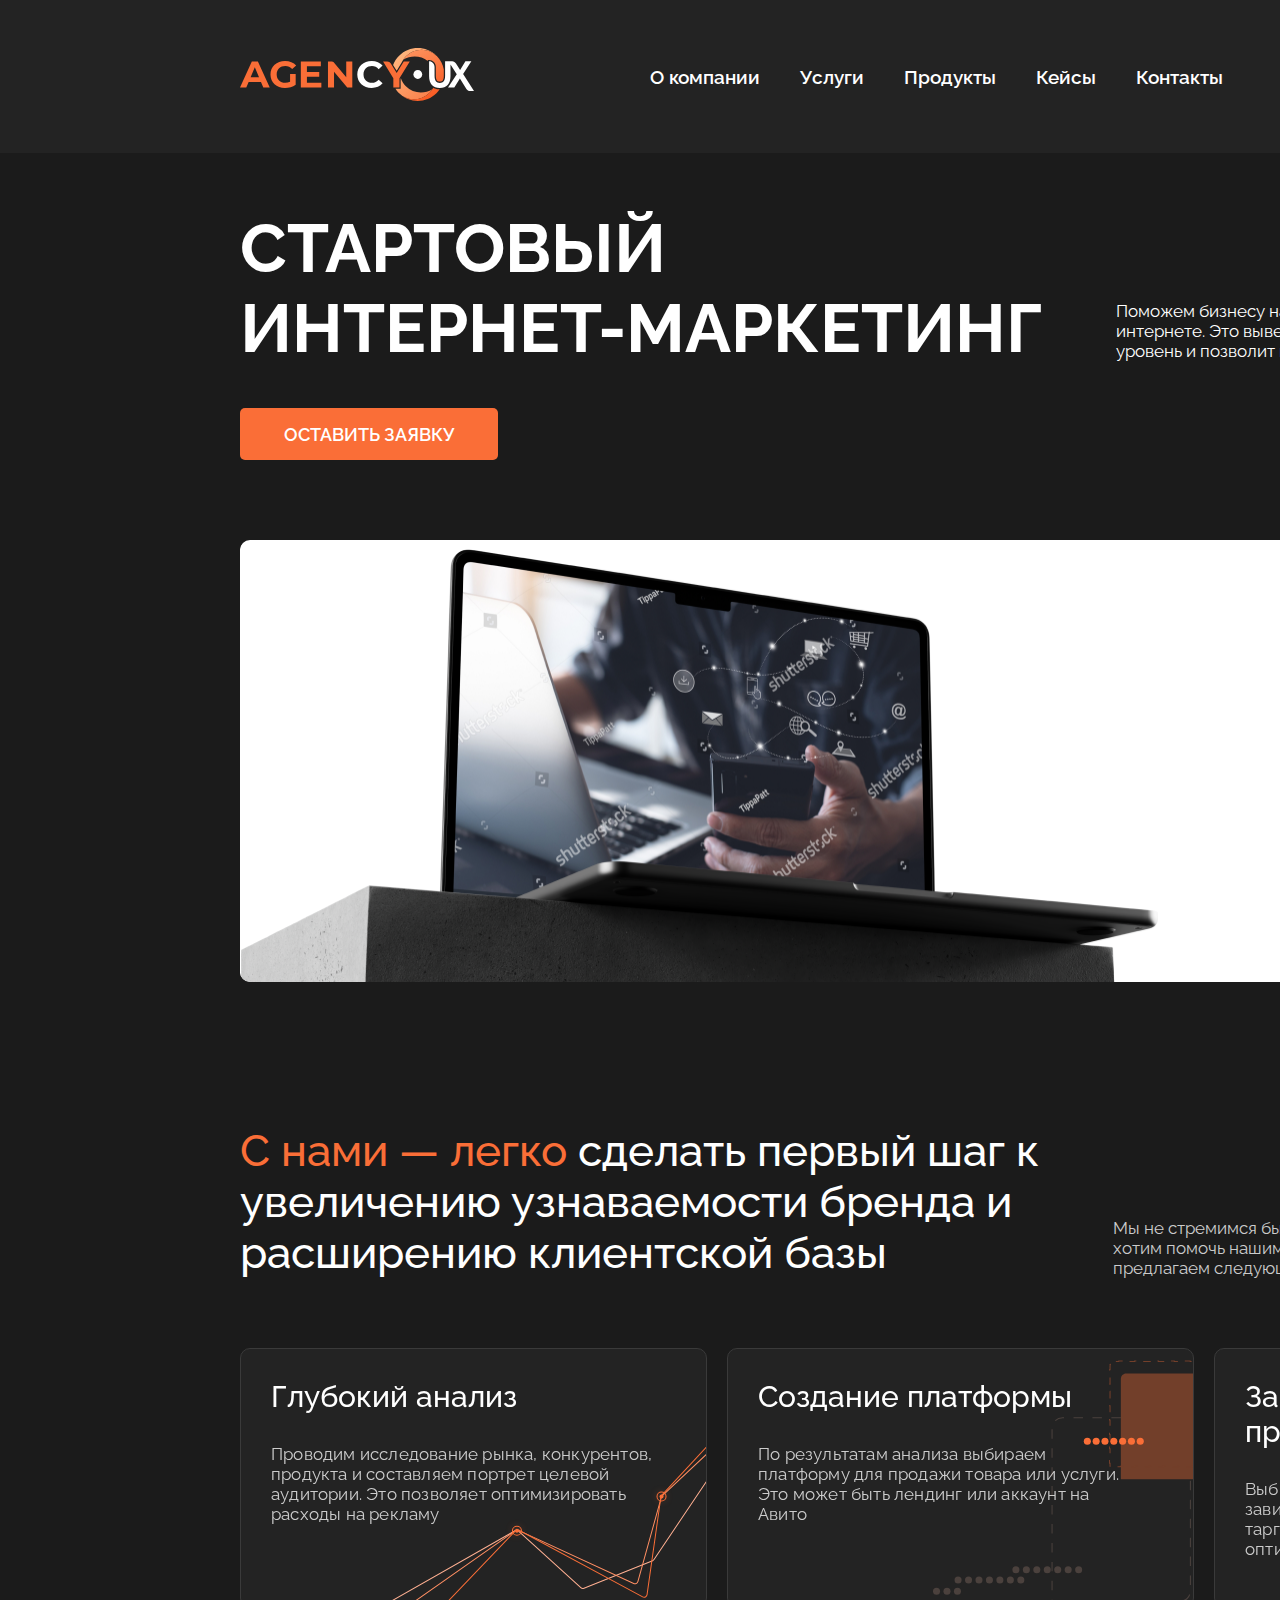
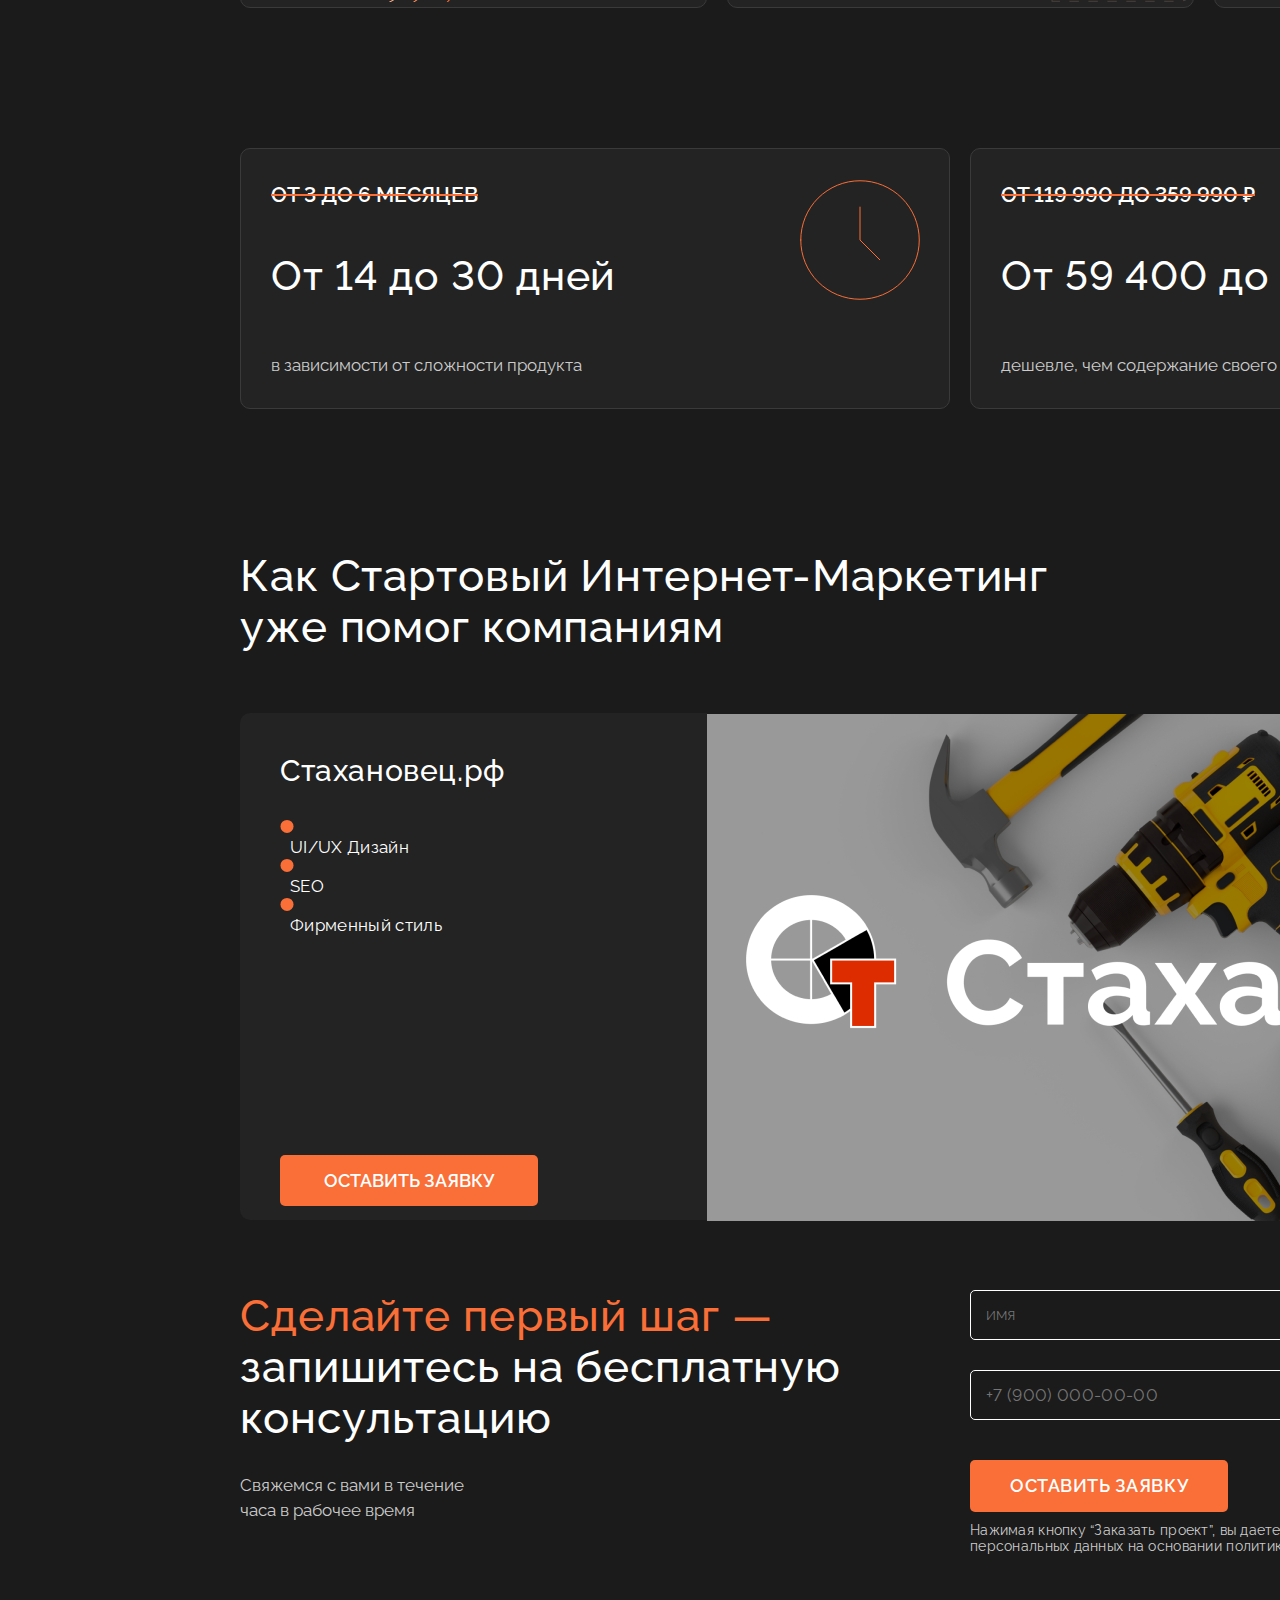
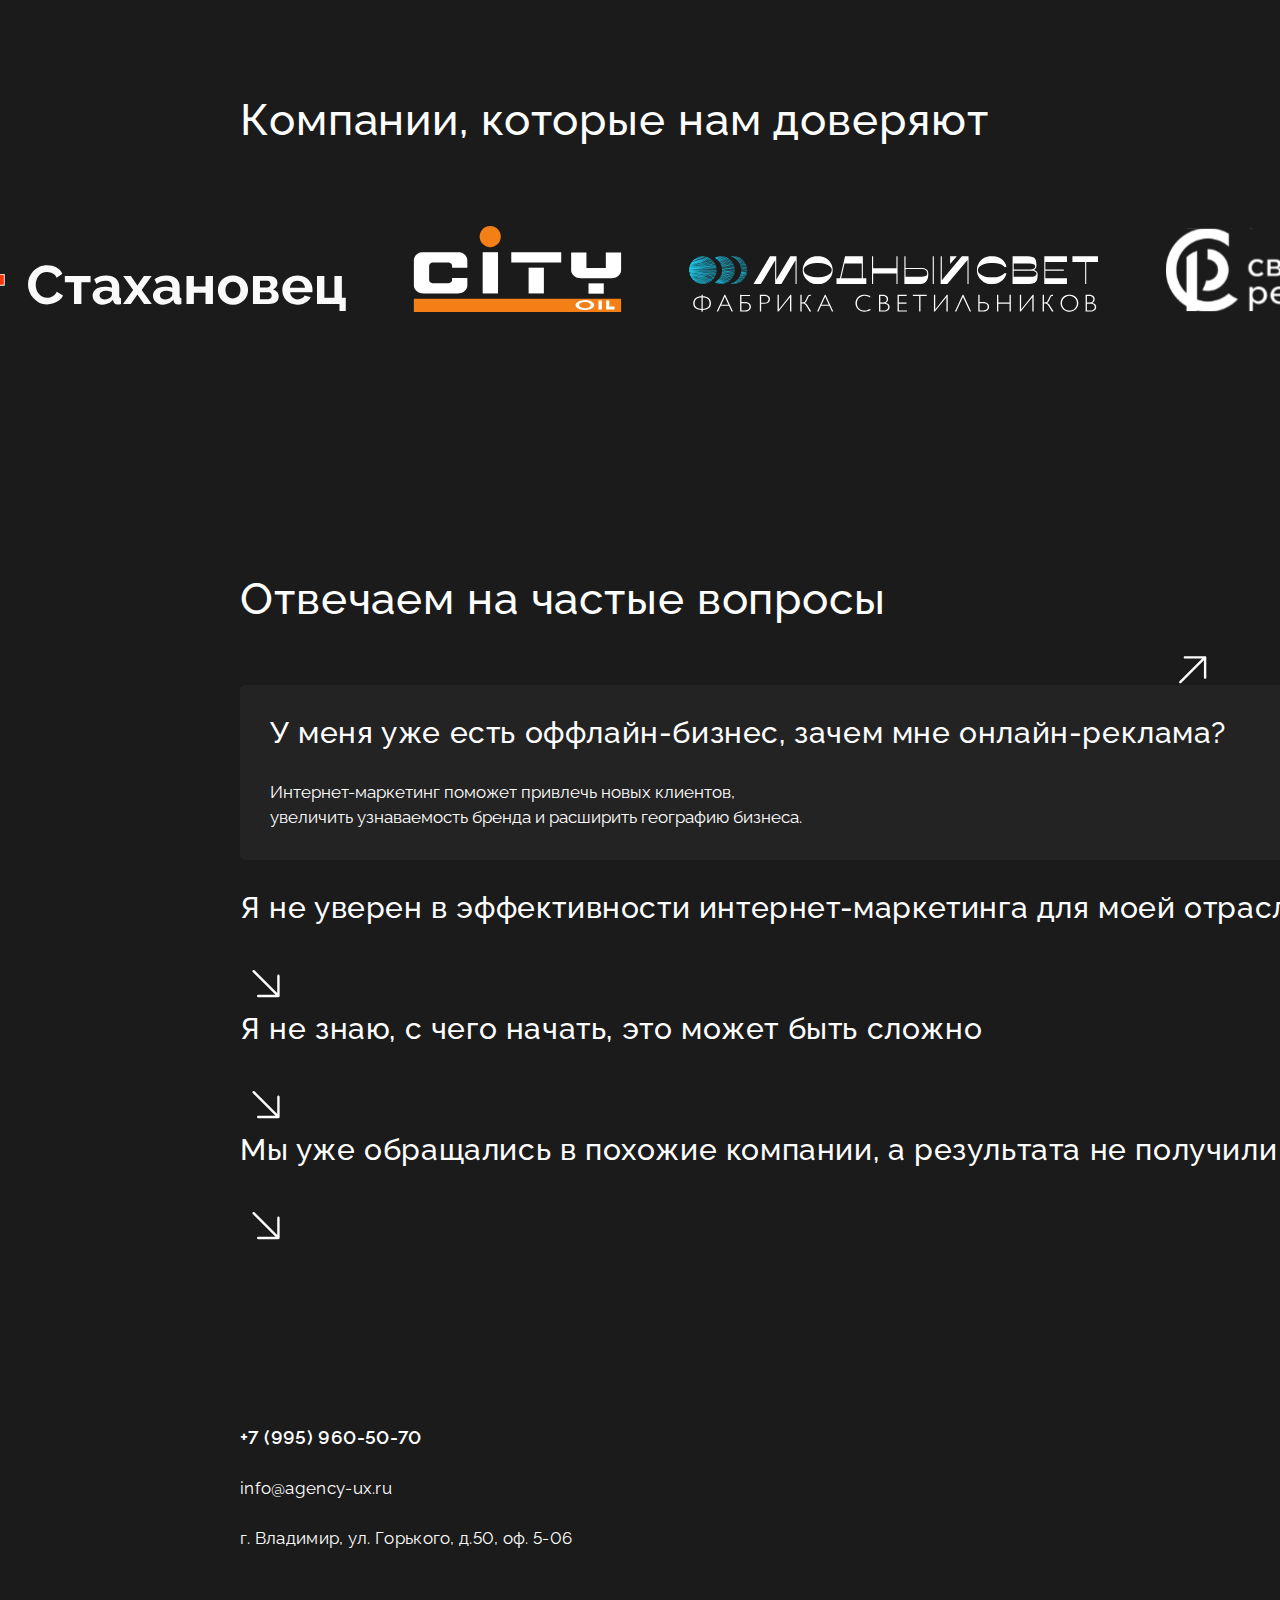
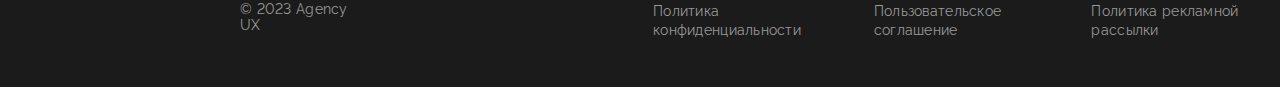
==== commit e4cac802: "day#4" ====
--- a/landing/index.html
+++ b/landing/index.html
@@ -59,11 +59,11 @@
                             </a>
                         </li>
                     </ul>
-                    <div class="nav__call">
-                        <button class="orange__button"><a href="tel:+79959605070" class="nav__call-link">+7 (995)
-                                960-50-70</a></button>
-                    </div>
                 </nav>
+                <div class="nav__call">
+                    <button class="orange__button"><a href="tel:+79959605070" class="nav__call-link">+7 (995)
+                            960-50-70</a></button>
+                </div>
             </div>
         </div>
     </header>
@@ -181,7 +181,7 @@
             <div class="casess-stahonovec__block">
                 <div class="block-stahonovec">
                     <h3 class="block-stahonovec__title">Стахановец.рф</h3>
-                    <div class="block-stahonovec__img"><svg xmlns="http://www.w3.org/2000/svg" width="14" height="14"
+                    <div class="block-stahonovec__list"><svg xmlns="http://www.w3.org/2000/svg" width="14" height="14"
                             viewBox="0 0 14 15" fill="none">
                             <circle cx="7" cy="7.98486" r="7" fill="#FA6E37" />
                         </svg>
@@ -189,7 +189,7 @@
                             <p>UI/UX Дизайн</p>
                         </div>
                     </div>
-                    <div class="block-stahonovec__img"><svg xmlns="http://www.w3.org/2000/svg" width="14" height="14"
+                    <div class="block-stahonovec__list"><svg xmlns="http://www.w3.org/2000/svg" width="14" height="14"
                             viewBox="0 0 14 15" fill="none">
                             <circle cx="7" cy="7.98486" r="7" fill="#FA6E37" />
                         </svg>
@@ -197,7 +197,7 @@
                             <p>SEO</p>
                         </div>
                     </div>
-                    <div class="block-stahonovec__img"><svg xmlns="http://www.w3.org/2000/svg" width="14" height="14"
+                    <div class="block-stahonovec__list"><svg xmlns="http://www.w3.org/2000/svg" width="14" height="14"
                             viewBox="0 0 14 15" fill="none">
                             <circle cx="7" cy="7.98486" r="7" fill="#FA6E37" />
                         </svg>
@@ -283,7 +283,8 @@
                     <img src="/img/clients-logo/stahonovec-logo.svg" alt="Логотип Стахоновец" class="clients__logo">
                     <img src="/img/clients-logo/city_oil-logo.svg" alt="Логотип City Oil" class="clients__logo">
                     <img src="/img/clients-logo/modnii_svet-logo.svg" alt="Логотип Модный Свет" class="clients__logo">
-                    <img src="/img/clients-logo/svoboda_remonta-logo.svg" alt="Логотип Свобода Ремонта"class="clients__logo">
+                    <img src="/img/clients-logo/svoboda_remonta-logo.svg" alt="Логотип Свобода Ремонта"
+                        class="clients__logo">
                     <img src="/img/clients-logo/timber-logo.svg" alt="Логотип Тимбер" class="clients__logo">
                     <img src="/img/clients-logo/el-logo.png" alt="Логотип PM" class="clients__logo">
                 </div>
@@ -294,7 +295,7 @@
         <h2 class="faq__title">Отвечаем на частые вопросы</h2>
         <div class="faq__list">
             <div class="first-element">
-                <button class="first-element__title">У меня уже есть оффлайн-бизнес, зачем мне онлайн-реклама?</button>
+                <div class="first-element__title">У меня уже есть оффлайн-бизнес, зачем мне онлайн-реклама?</div>
                 <div class="first-element__description">
                     <p>Интернет-маркетинг поможет привлечь новых клиентов, увеличить узнаваемость бренда и расширить
                         географию бизнеса.</p>
@@ -306,30 +307,30 @@
                         fill="white" />
                 </svg>
             </div>
-            <div class="second-element">
-                <button class="second-element__title">Я не уверен в эффективности интернет-маркетинга для моей
-                    отрасли</button>
+            <div class="faq__element">
+                <div class="second-element__title">Я не уверен в эффективности интернет-маркетинга для моей
+                    отрасли</div>
                 <svg xmlns="http://www.w3.org/2000/svg" width="52" height="52" viewBox="0 0 52 53" fill="none"
-                    class="second-element__arrow">
+                    class="faq__arrow">
                     <path
                         d="M16.7699 41.7816C16.7701 41.4587 16.8985 41.149 17.1269 40.9206C17.3553 40.6922 17.6649 40.5638 17.9879 40.5636L35.7278 40.5622L12.5299 17.3644C12.3014 17.1358 12.173 16.8258 12.173 16.5026C12.173 16.1793 12.3014 15.8693 12.5299 15.6408C12.7585 15.4122 13.0685 15.2838 13.3917 15.2838C13.7149 15.2838 14.0249 15.4122 14.2535 15.6408L37.4514 38.8386L37.4528 21.0988C37.4639 20.7832 37.5971 20.4842 37.8243 20.2649C38.0515 20.0456 38.355 19.923 38.6708 19.923C38.9866 19.923 39.29 20.0456 39.5172 20.2649C39.7444 20.4842 39.8776 20.7832 39.8888 21.0988L39.8888 41.7816C39.8886 42.1046 39.7602 42.4143 39.5318 42.6427C39.3034 42.871 38.9937 42.9994 38.6708 42.9996L17.9879 42.9996C17.6649 42.9994 17.3553 42.871 17.1269 42.6427C16.8985 42.4143 16.7701 42.1046 16.7699 41.7816Z"
                         fill="white" />
                 </svg>
             </div>
-            <div class="third-element">
-                <button class="third-element__title">Я не знаю, с чего начать, это может быть сложно</button>
+            <div class="faq__element">
+                <div class="third-element__title">Я не знаю, с чего начать, это может быть сложно</div>
                 <svg xmlns="http://www.w3.org/2000/svg" width="52" height="52" viewBox="0 0 52 53" fill="none"
-                    class="third-element__arrow">
+                    class="faq__arrow">
                     <path
                         d="M16.7699 41.7816C16.7701 41.4587 16.8985 41.149 17.1269 40.9206C17.3553 40.6922 17.6649 40.5638 17.9879 40.5636L35.7278 40.5622L12.5299 17.3644C12.3014 17.1358 12.173 16.8258 12.173 16.5026C12.173 16.1793 12.3014 15.8693 12.5299 15.6408C12.7585 15.4122 13.0685 15.2838 13.3917 15.2838C13.7149 15.2838 14.0249 15.4122 14.2535 15.6408L37.4514 38.8386L37.4528 21.0988C37.4639 20.7832 37.5971 20.4842 37.8243 20.2649C38.0515 20.0456 38.355 19.923 38.6708 19.923C38.9866 19.923 39.29 20.0456 39.5172 20.2649C39.7444 20.4842 39.8776 20.7832 39.8888 21.0988L39.8888 41.7816C39.8886 42.1046 39.7602 42.4143 39.5318 42.6427C39.3034 42.871 38.9937 42.9994 38.6708 42.9996L17.9879 42.9996C17.6649 42.9994 17.3553 42.871 17.1269 42.6427C16.8985 42.4143 16.7701 42.1046 16.7699 41.7816Z"
                         fill="white" />
                 </svg>
             </div>
-            <div class="fourth-element">
-                <button class="fourth-element__title">Мы уже обращались в похожие компании, а результата не
-                    получили</button>
+            <div class="faq__element">
+                <div class="fourth-element__title">Мы уже обращались в похожие компании, а результата не
+                    получили</div>
                 <svg xmlns="http://www.w3.org/2000/svg" width="52" height="52" viewBox="0 0 52 53" fill="none"
-                    class="fourth-element__arrow">
+                    class="faq__arrow">
                     <path
                         d="M16.7699 41.7816C16.7701 41.4587 16.8985 41.149 17.1269 40.9206C17.3553 40.6922 17.6649 40.5638 17.9879 40.5636L35.7278 40.5622L12.5299 17.3644C12.3014 17.1358 12.173 16.8258 12.173 16.5026C12.173 16.1793 12.3014 15.8693 12.5299 15.6408C12.7585 15.4122 13.0685 15.2838 13.3917 15.2838C13.7149 15.2838 14.0249 15.4122 14.2535 15.6408L37.4514 38.8386L37.4528 21.0988C37.4639 20.7832 37.5971 20.4842 37.8243 20.2649C38.0515 20.0456 38.355 19.923 38.6708 19.923C38.9866 19.923 39.29 20.0456 39.5172 20.2649C39.7444 20.4842 39.8776 20.7832 39.8888 21.0988L39.8888 41.7816C39.8886 42.1046 39.7602 42.4143 39.5318 42.6427C39.3034 42.871 38.9937 42.9994 38.6708 42.9996L17.9879 42.9996C17.6649 42.9994 17.3553 42.871 17.1269 42.6427C16.8985 42.4143 16.7701 42.1046 16.7699 41.7816Z"
                         fill="white" />
